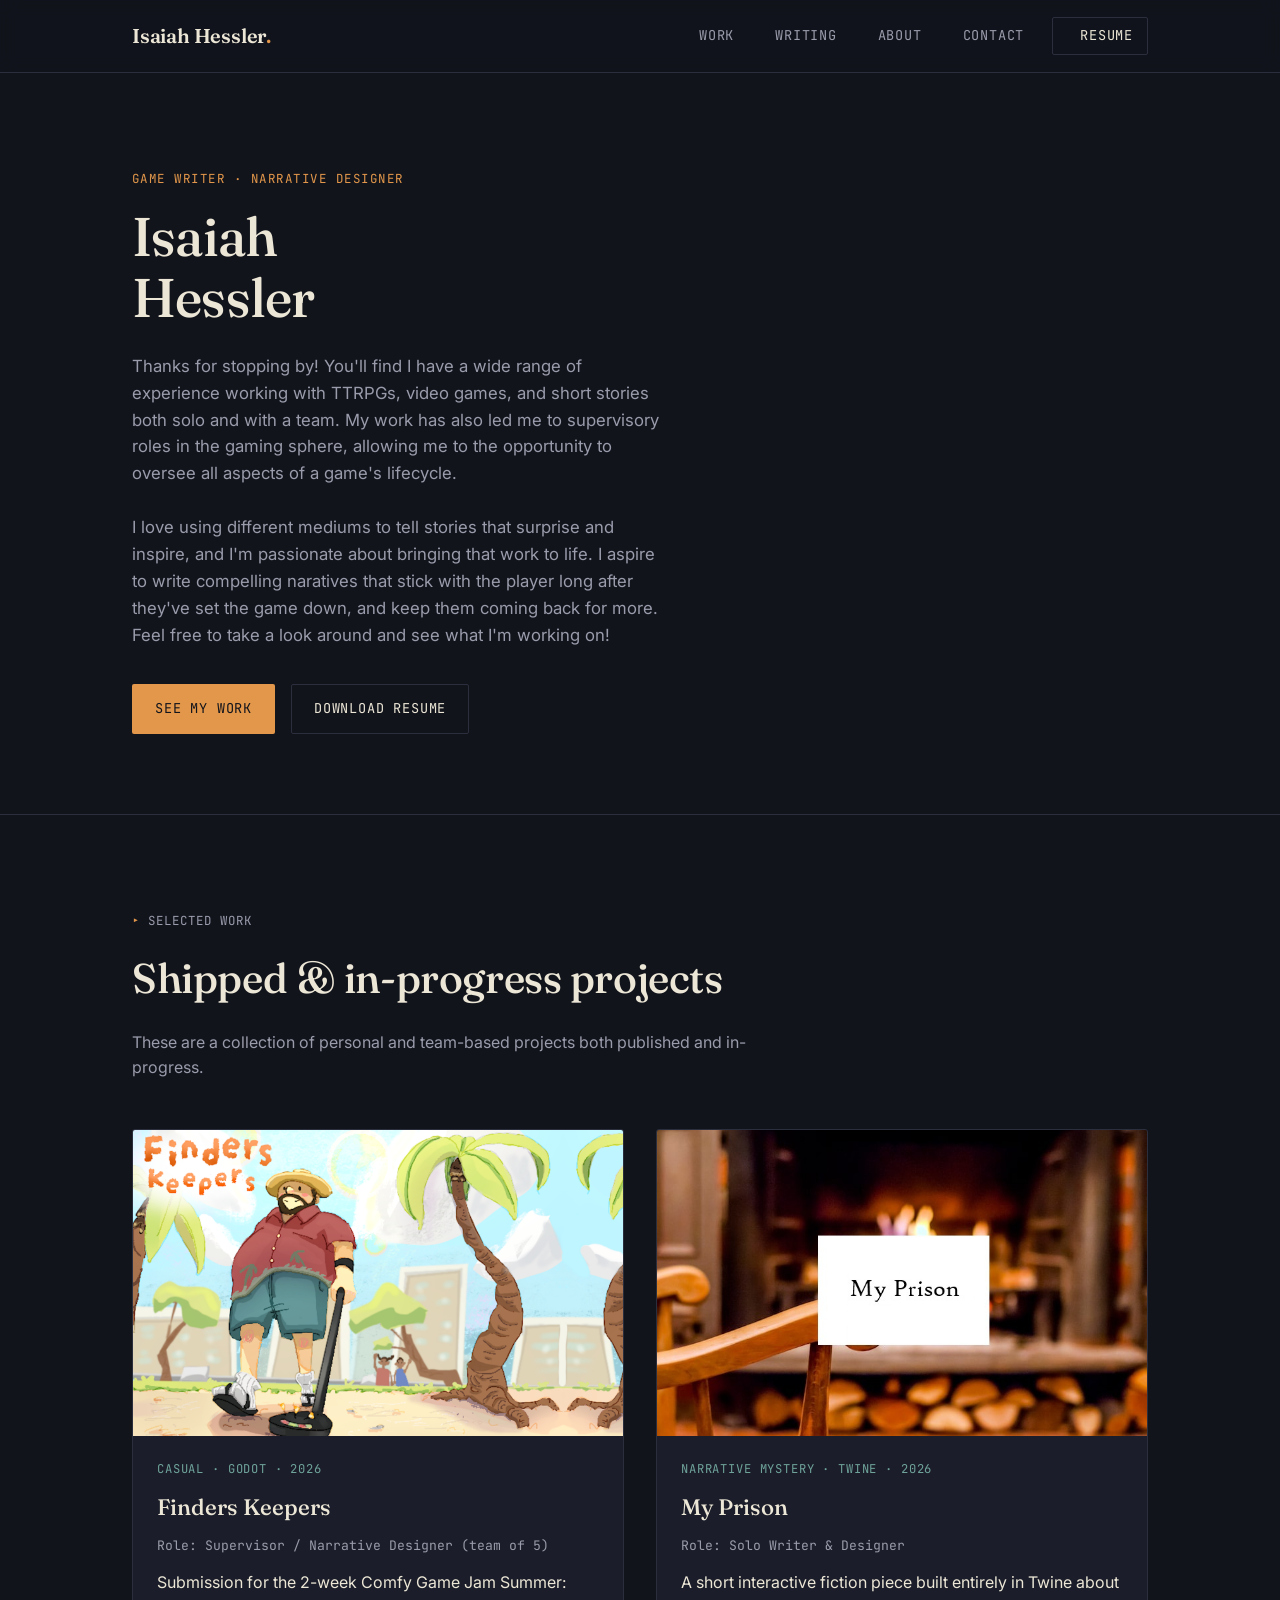
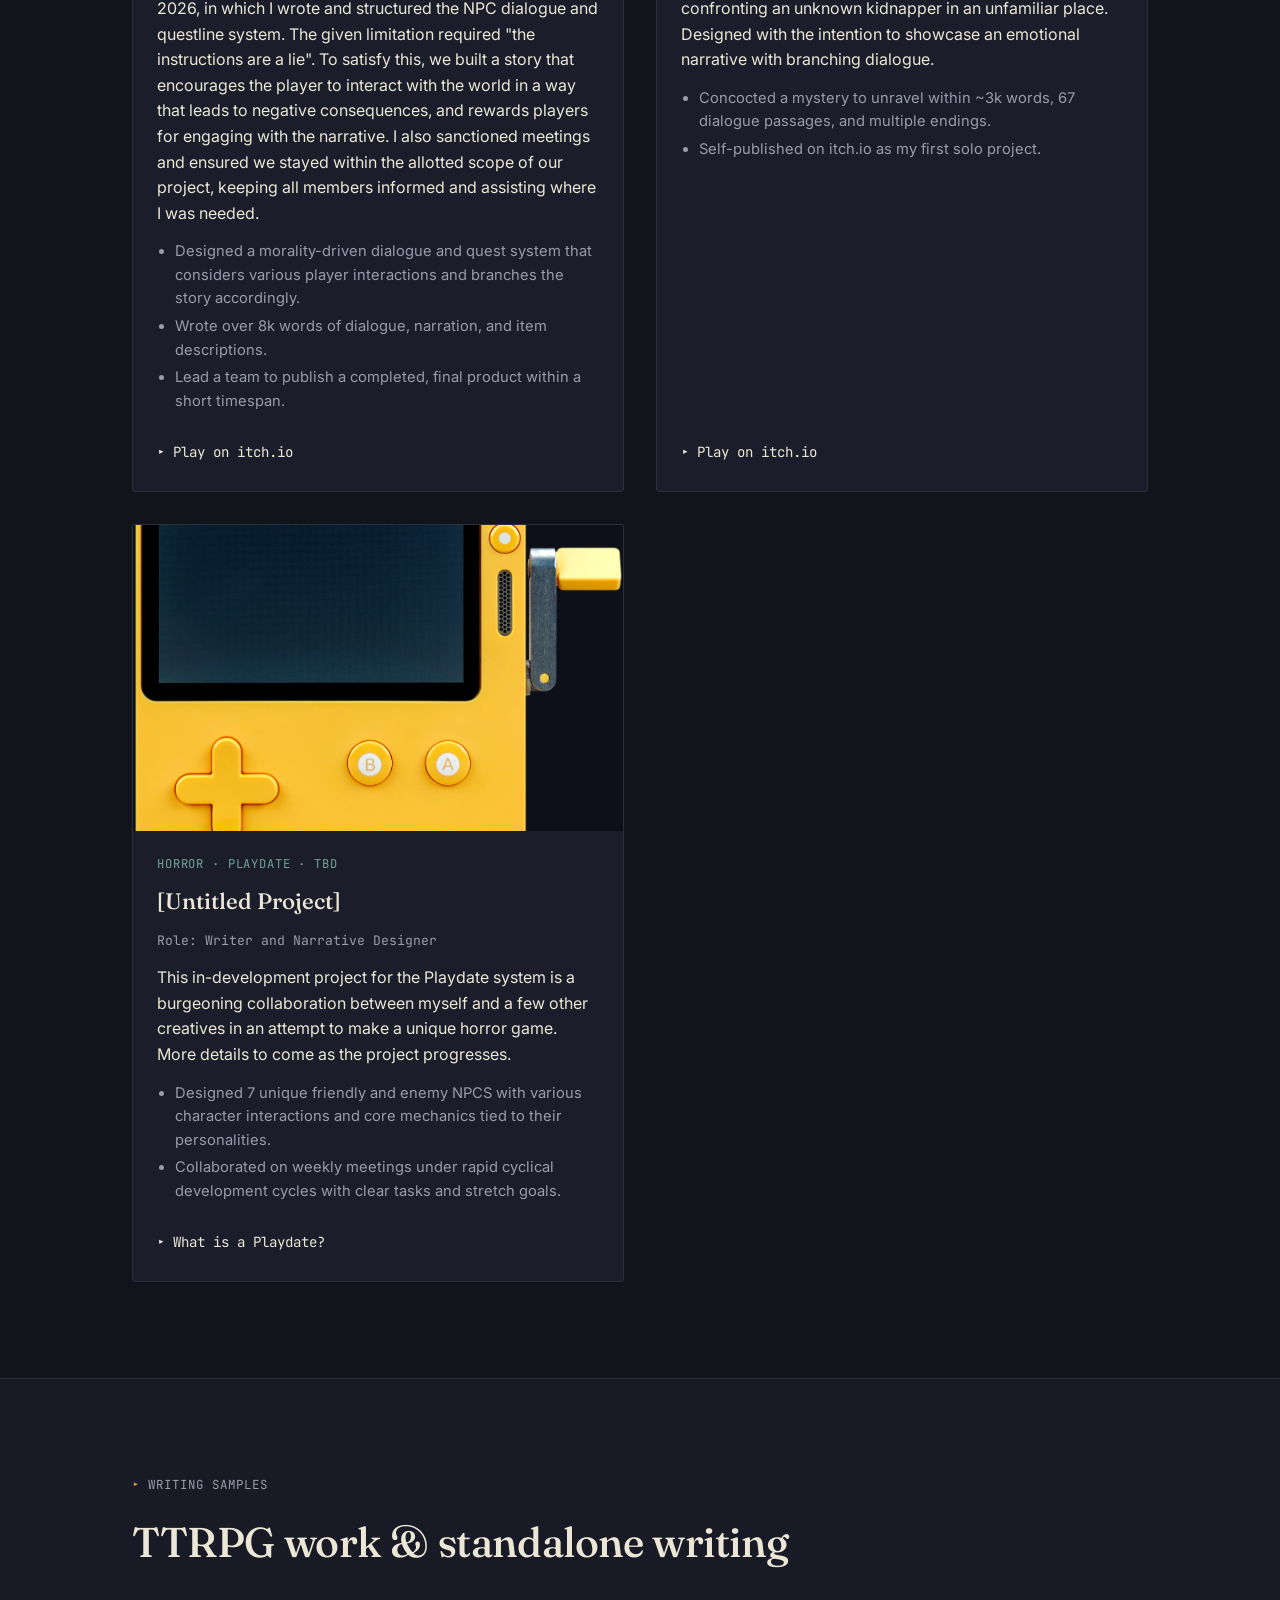
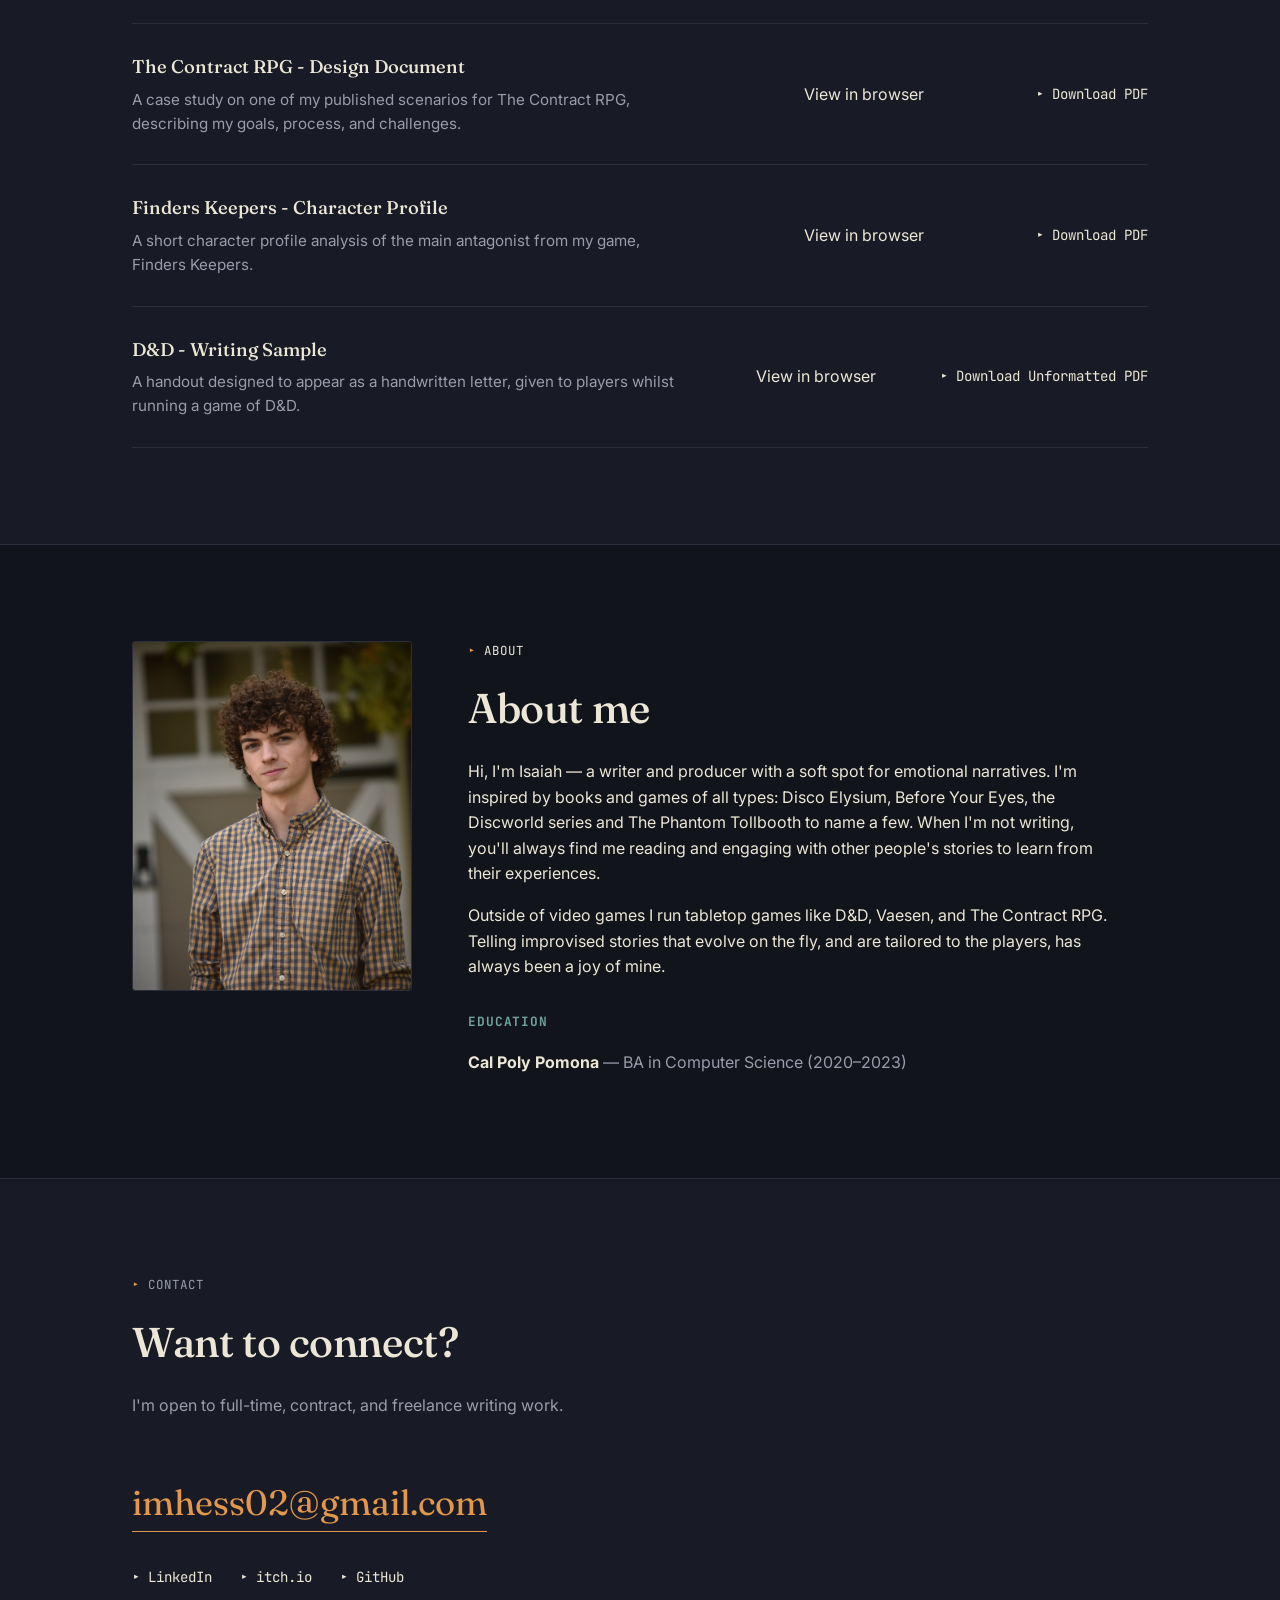
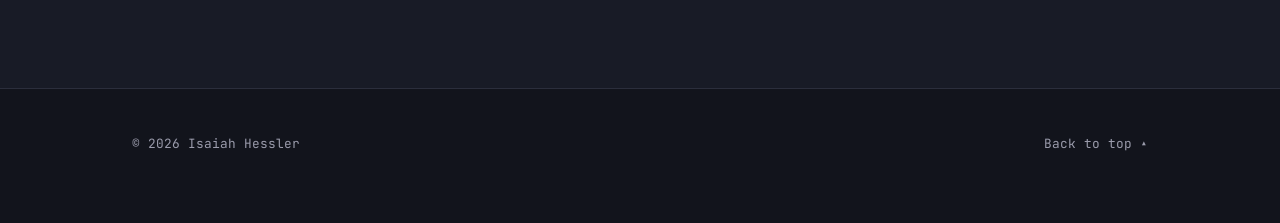
==== index.html @ eb23d496 "Initial commit" ====
<!DOCTYPE html>
<html lang="en">
<head>
<meta charset="UTF-8">
<meta name="viewport" content="width=device-width, initial-scale=1.0">
<title>Isaiah Hessler — Game Writer &amp; Narrative Designer</title>
<meta name="description" content="Portfolio of Isaiah Hessler, game writer and narrative designer. Dialogue, branching narrative, worldbuilding, and quest design samples.">

<meta property="og:title" content="Isaiah Hessler — Game Writer & Narrative Designer">
<meta property="og:description" content="Dialogue, branching narrative, worldbuilding, and quest design samples.">
<meta property="og:type" content="website">

<link rel="preconnect" href="https://fonts.googleapis.com">
<link rel="preconnect" href="https://fonts.gstatic.com" crossorigin>
<link href="https://fonts.googleapis.com/css2?family=Fraunces:opsz,wght@9..144,400;9..144,500;9..144,600&family=Inter:wght@400;500;600&family=JetBrains+Mono:wght@400;500&display=swap" rel="stylesheet">

<link rel="stylesheet" href="css/style.css">
</head>
<body>

<a class="skip-link" href="#main">Skip to content</a>

<!-- ============================================================
     HEADER / NAV
     ============================================================ -->
<header class="site-header">
  <div class="wrap header-inner">
    <a class="logo" href="#top">Isaiah Hessler<span class="logo-dot">.</span></a>

    <button class="nav-toggle" id="navToggle" aria-expanded="false" aria-controls="primaryNav" aria-label="Toggle menu">
      <span></span><span></span><span></span>
    </button>

    <nav class="primary-nav" id="primaryNav">
      <a href="#work" class="nav-link"><span class="nav-caret">▸</span>Work</a>
      <a href="#writing" class="nav-link"><span class="nav-caret">▸</span>Writing</a>
      <a href="#about" class="nav-link"><span class="nav-caret">▸</span>About</a>
      <a href="#contact" class="nav-link"><span class="nav-caret">▸</span>Contact</a>
      <a href="assets/docs/resume.pdf" class="nav-link nav-link--resume"><span class="nav-caret">▸</span>resume</a>
    </nav>
  </div>
</header>

<main id="main">

  <!-- ============================================================
       HERO
       ============================================================ -->
  <section class="hero" id="top">
    <div class="wrap hero-inner">
      <div class="hero-copy">
        <p class="eyebrow">Game Writer · Narrative Designer</p>
        <h1 class="hero-title">Isaiah<br>Hessler</h1>
        <p class="hero-lede">
          Thanks for stopping by! You'll find I have a wide range of experience working with TTRPGs, video games, and short stories both solo and with a team. 
          My work has also led me to supervisory roles in the gaming sphere, allowing me to the opportunity to oversee all aspects of a game's lifecycle. 
          <br> 
          <br>
          I love using different mediums to tell stories that surprise and inspire, and I'm passionate about bringing that work to life. I aspire to 
          write compelling naratives that stick with the player long after they've set the game down, and keep them coming back for more. 
          Feel free to take a look around and see what I'm working on!
        </p>
        <div class="hero-actions">
          <a href="#work" class="btn btn--primary">See my work</a>
          <a href="assets/docs/resume.pdf" class="btn btn--ghost">Download resume</a>
        </div>
      </div>

      <!-- 
      <div class="hero-graphic" aria-hidden="true">
        <svg viewBox="0 0 360 320" class="branch-svg">
          <path class="branch-line" d="M30 30 L30 130" />
          <path class="branch-line" d="M30 130 L120 170" />
          <path class="branch-line" d="M30 130 L30 230" />
          <path class="branch-line" d="M30 230 L130 270" />
          <path class="branch-line" d="M30 230 L30 330" />
          <path class="branch-line" d="M30 330 L140 370" />

          <circle class="branch-node" cx="30" cy="30" r="5"/>
          <circle class="branch-node" cx="30" cy="130" r="5"/>
          <circle class="branch-node" cx="120" cy="170" r="4"/>
          <circle class="branch-node" cx="30" cy="230" r="5"/>
          <circle class="branch-node" cx="130" cy="270" r="4"/>
          <circle class="branch-node" cx="30" cy="330" r="5"/>
          <circle class="branch-node" cx="140" cy="370" r="4"/>

          <text class="branch-label" x="46" y="34">"Is this a dialogue tree? It looks like I have a few options to choose from."</text>
          <text class="branch-label" x="46" y="134">[Browse] "I'd like to see your projects."</text>
          <div class="project-links">
            <text href="#work" class="link-choice" x="136" y="174">Sure, check 'em out!</text>
            <text href="#contact" class="link-choice" x="146" y="274">Click here to jump to my contact info!</text>
          </div>
          <text class="branch-label" x="46" y="234">[Chat] "How can I reach you?"</text>
          <text class="branch-label" x="46" y="334">[Escape] "I've seen enough, just show me some cat pictures."</text> 
          <text class="branch-label" x="156" y="374">Fine...</text>
        </svg>
      </div> -->
    </div>
  </section>

  <!-- ============================================================
       SELECTED WORK
       ============================================================ -->
  <section class="section" id="work">
    <div class="wrap">
      <p class="slug">SELECTED WORK</p>
      <h2 class="section-title">Shipped &amp; in-progress projects</h2>
      <p class="section-intro">
        These are a collection of personal and team-based projects both published and in-progress.
      </p>

      <div class="project-grid">

        <!-- ============ PROJECT CARD ============ -->
        <article class="project-card">
          <div class="project-media">
            <img src="assets/images/finderkeeper.png" alt="[Image Unavailable]" loading="lazy">
          </div>
          <div class="project-body">
            <p class="project-meta">Casual · Godot · 2026</p>
            <h3 class="project-title">Finders Keepers</h3>
            <p class="project-role">Role: Supervisor / Narrative Designer (team of 5)</p>
            <p class="project-desc">
              Submission for the 2-week Comfy Game Jam Summer: 2026, in which I wrote and structured the NPC dialogue and questline system. The given limitation required "the instructions are a lie".
              To satisfy this, we built a story that encourages the player to interact with the world in a way that leads to negative consequences, and rewards players for engaging with the narrative.
              I also sanctioned meetings and ensured we stayed within the allotted scope of our project, keeping all members informed and assisting where I was needed.
            </p>
            <ul class="project-highlights">
              <li>Designed a morality-driven dialogue and quest system that considers various player interactions and branches the story accordingly.</li>
              <li>Wrote over 8k words of dialogue, narration, and item descriptions.</li>
              <li>Lead a team to publish a completed, final product within a short timespan.</li>
            </ul>
            <div class="project-links">
              <a href="https://shinymydas.itch.io/finders-keepers" class="link-choice">▸ Play on itch.io</a>
            </div>
          </div>
        </article>
        <!-- ============ END PROJECT CARD ============ -->

        <article class="project-card">
          <div class="project-media">
            <img src="assets/images/myprison.jpg" alt="[Image Unavailable]" loading="lazy">
          </div>
          <div class="project-body">
            <p class="project-meta">Narrative Mystery · Twine · 2026</p>
            <h3 class="project-title">My Prison</h3>
            <p class="project-role">Role: Solo Writer &amp; Designer</p>
            <p class="project-desc">
              A short interactive fiction piece built entirely in Twine about confronting an unknown kidnapper in an unfamiliar place.
              Designed with the intention to showcase an emotional narrative with branching dialogue.
            </p>
            <ul class="project-highlights">
              <li>Concocted a mystery to unravel within ~3k words, 67 dialogue passages, and multiple endings.</li>
              <li>Self-published on itch.io as my first solo project.</li>
            </ul>
            <div class="project-links">
              <a href="https://shinymydas.itch.io/my-prison" class="link-choice">▸ Play on itch.io</a>
            </div>
          </div>
        </article>

        <article class="project-card">
          <div class="project-media">
            <img src="assets/images/pd.png" alt="[Image Unavailable]" loading="lazy">
          </div>
          <div class="project-body">
            <p class="project-meta">Horror · Playdate · TBD</p>
            <h3 class="project-title">[Untitled Project]</h3>
            <p class="project-role">Role: Writer and Narrative Designer</p>
            <p class="project-desc">
              This in-development project for the Playdate system is a burgeoning collaboration between myself and a few other creatives in an attempt to make a unique horror game.
              More details to come as the project progresses.
            </p>
            <ul class="project-highlights">
              <li>Designed 7 unique friendly and enemy NPCS with various character interactions and core mechanics tied to their personalities.</li>
              <li>Collaborated on weekly meetings under rapid cyclical development cycles with clear tasks and stretch goals.</li>
            </ul>
            <div class="project-links">
              <a href="https://play.date/" class="link-choice">▸ What is a Playdate?</a>
            </div>
          </div>
        </article>

      </div>
    </div>
  </section>

  <!-- ============================================================
       WRITING SAMPLES
       ============================================================ -->
  <section class="section section--alt" id="writing">
    <div class="wrap">
      <p class="slug">WRITING SAMPLES</p>
      <h2 class="section-title">TTRPG work &amp; standalone writing</h2>
      <p class="section-intro">
      </p>

      <ul class="writing-list">
        <li class="writing-item">
          <div class="writing-item-text">
            <h3>The Contract RPG - Design Document</h3>
            <p>A case study on one of my published scenarios for The Contract RPG, describing
              my goals, process, and challenges.
            </p>
          </div>
          <a href="view.html?file=assets/docs/contract.pdf&title=Scenario%20Design%20Doc%20for%20The%20Contract%20RPG">View in browser</a>
          <a href="assets/docs/contract.pdf" class="link-choice">▸ Download PDF</a>
        </li>

        <li class="writing-item">
          <div class="writing-item-text">
            <h3>Finders Keepers - Character Profile</h3>
            <p>A short character profile analysis of the main antagonist from my game, Finders Keepers.</p>
          </div>
          <a href="view.html?file=assets/docs/char_profile.pdf&title=Character%20Profile:%20Benjamin%20Sloan">View in browser</a>
          <a href="assets/docs/char_profile.pdf" class="link-choice">▸ Download PDF</a>
        </li>

        <li class="writing-item">
          <div class="writing-item-text">
            <h3>D&D - Writing Sample</h3>
            <p>A handout designed to appear as a handwritten letter, given
              to players whilst running a game of D&D.
            </p>
          </div>
          <a href="view.html?file=assets/docs/letter.pdf&title=A%20Letter%20from%20Father%20to%20Son">View in browser</a>
          <a href="assets/docs/letter_pt.pdf" class="link-choice">▸ Download Unformatted PDF</a>
        </li>
      </ul>
    </div>
  </section>

  <!-- ============================================================
       ABOUT
       ============================================================ -->
  <section class="section" id="about">
    <div class="wrap about-inner">
      <div class="about-portrait">
        <img src="assets/images/isaiah.jpg" alt="[Image Unavailable]">
      </div>
      <div class="about-copy">
        <p class="slug">ABOUT</p>
        <h2 class="section-title">About me</h2>
        <p>
          Hi, I'm Isaiah — a writer and producer with a soft spot for emotional narratives. 
          I'm inspired by books and games of all types: Disco Elysium, Before Your Eyes, the Discworld series and The Phantom Tollbooth to name a few. 
          When I'm not writing, you'll always find me reading and engaging with other people's stories to learn from their experiences.
          <!-- Replace with your real bio. -->
        </p>
        <p>
          Outside of video games I run tabletop games like D&D, Vaesen, and The Contract RPG.
          Telling improvised stories that evolve on the fly, and are tailored to the players, has always been a joy
          of mine.
        </p>

        <h3 class="about-subhead">Education</h3>
        <ul class="plain-list">
          <li><strong>Cal Poly Pomona</strong> — BA in Computer Science (2020–2023)</li>
        </ul>
      </div>
    </div>
  </section>

  <!-- ============================================================
       CONTACT
       ============================================================ -->
  <section class="section section--alt" id="contact">
    <div class="wrap contact-inner">
      <p class="slug">CONTACT</p>
      <h2 class="section-title">Want to connect?</h2>
      <p class="section-intro">I'm open to full-time, contract, and freelance writing work.</p>

      <a class="contact-email" href="mailto:imhess02@gmail.com">imhess02@gmail.com</a>

      <nav class="contact-links">
        <a href="https://www.linkedin.com/in/isaiah-hessler-82574b263/" class="link-choice">▸ LinkedIn</a>
        <a href="https://shinymydas.itch.io/" class="link-choice">▸ itch.io</a>
        <a href="https://github.com/shinymydas" class="link-choice">▸ GitHub</a>
      </nav>
    </div>
  </section>

</main>

<footer class="site-footer">
  <div class="wrap footer-inner">
    <p>© <span id="year"></span> Isaiah Hessler</p>
    <a href="#top" class="back-to-top">Back to top ▴</a>
  </div>
</footer>

<script src="js/script.js"></script>
</body>
</html>
---- css/style.css ----
/* =================================================================
   TOKENS
   ================================================================= */
:root {
  --bg:        #12141c;
  --bg-alt:    #181b26;
  --bg-card:   #1b1e2a;
  --line:      #2b2e3c;
  --text:      #ece6d6;
  --text-dim:  #9a9bab;
  --accent:    #e2974a;
  --accent-2:  #6fa39a;

  --font-display: "Fraunces", Georgia, serif;
  --font-body:    "Inter", -apple-system, Helvetica, Arial, sans-serif;
  --font-mono:    "JetBrains Mono", "Courier New", monospace;

  --wrap: 1080px;
}

/* =================================================================
   RESET / BASE
   ================================================================= */
* { box-sizing: border-box; }
html { scroll-behavior: smooth; }

@media (prefers-reduced-motion: reduce) {
  html { scroll-behavior: auto; }
  * { animation-duration: 0.01ms !important; transition-duration: 0.01ms !important; }
}

body {
  margin: 0;
  background: var(--bg);
  color: var(--text);
  font-family: var(--font-body);
  font-size: 16px;
  line-height: 1.6;
  -webkit-font-smoothing: antialiased;
}

img { max-width: 100%; display: block; }

a {
  color: inherit;
  text-decoration: none;
}

.wrap {
  max-width: var(--wrap);
  margin: 0 auto;
  padding: 0 32px;
}

.skip-link {
  position: absolute;
  left: -999px;
  top: 0;
  background: var(--accent);
  color: #12141c;
  padding: 10px 16px;
  z-index: 200;
}
.skip-link:focus {
  left: 16px;
  top: 16px;
}

:focus-visible {
  outline: 2px solid var(--accent);
  outline-offset: 3px;
}

/* =================================================================
   SHARED TYPE PATTERNS
   ================================================================= */
.eyebrow {
  font-family: var(--font-mono);
  text-transform: uppercase;
  letter-spacing: 0.12em;
  font-size: 0.78rem;
  color: var(--accent);
  margin: 0 0 18px;
}

.slug {
  font-family: var(--font-mono);
  text-transform: uppercase;
  letter-spacing: 0.08em;
  font-size: 0.78rem;
  color: var(--text-dim);
  margin: 0 0 14px;
}
.slug::before { content: "▸ "; color: var(--accent); }

.section-title {
  font-family: var(--font-display);
  font-weight: 500;
  font-size: clamp(1.8rem, 1.4rem + 1.6vw, 2.6rem);
  margin: 0 0 18px;
  letter-spacing: -0.01em;
}

.section-intro {
  max-width: 640px;
  color: var(--text-dim);
  margin: 0 0 48px;
}

/* "dialogue choice" link pattern used throughout */
.link-choice {
  display: inline-block;
  font-family: var(--font-mono);
  font-size: 0.88rem;
  color: var(--text);
  padding: 2px 0;
  border-bottom: 1px solid transparent;
  transition: color 0.15s ease, border-color 0.15s ease, transform 0.15s ease;
}
.link-choice:hover,
.link-choice:focus-visible {
  color: var(--accent);
  border-color: var(--accent);
  transform: translateX(3px);
}

/* =================================================================
   HEADER
   ================================================================= */
.site-header {
  position: sticky;
  top: 0;
  z-index: 100;
  background: rgba(18, 20, 28, 0.86);
  backdrop-filter: blur(8px);
  border-bottom: 1px solid var(--line);
}

.header-inner {
  display: flex;
  align-items: center;
  justify-content: space-between;
  height: 72px;
}

.logo {
  font-family: var(--font-display);
  font-size: 1.25rem;
  font-weight: 600;
  letter-spacing: -0.01em;
}
.logo-dot { color: var(--accent); }

.primary-nav {
  display: flex;
  align-items: center;
  gap: 28px;
}

.nav-link {
  font-family: var(--font-mono);
  font-size: 0.85rem;
  text-transform: uppercase;
  letter-spacing: 0.06em;
  color: var(--text-dim);
  display: inline-flex;
  align-items: center;
  gap: 4px;
  transition: color 0.15s ease;
}
.nav-link:hover, .nav-link:focus-visible { color: var(--accent); }

.nav-caret {
  color: var(--accent);
  opacity: 0;
  transform: translateX(-4px);
  transition: opacity 0.15s ease, transform 0.15s ease;
}
.nav-link:hover .nav-caret,
.nav-link:focus-visible .nav-caret {
  opacity: 1;
  transform: translateX(0);
}

.nav-link--resume {
  border: 1px solid var(--line);
  padding: 7px 14px;
  border-radius: 2px;
  color: var(--text);
}
.nav-link--resume:hover { border-color: var(--accent); color: var(--accent); }

.nav-toggle {
  display: none;
  flex-direction: column;
  gap: 5px;
  background: none;
  border: 0;
  cursor: pointer;
  padding: 8px;
}
.nav-toggle span {
  width: 22px;
  height: 2px;
  background: var(--text);
}

/* =================================================================
   HERO
   ================================================================= */
.hero {
  padding: 96px 0 80px;
  border-bottom: 1px solid var(--line);
}

.hero-inner {
  display: grid;
  grid-template-columns: 1.1fr 0.9fr;
  gap: 56px;
  align-items: center;
}

.hero-title {
  font-family: var(--font-display);
  font-weight: 500;
  font-size: clamp(2.2rem, 1.6rem + 2.6vw, 3.4rem);
  line-height: 1.12;
  letter-spacing: -0.015em;
  margin: 0 0 24px;
}

.hero-lede {
  max-width: 540px;
  color: var(--text-dim);
  font-size: 1.05rem;
  margin: 0 0 36px;
}

.hero-actions { display: flex; gap: 16px; flex-wrap: wrap; }

.btn {
  font-family: var(--font-mono);
  font-size: 0.85rem;
  text-transform: uppercase;
  letter-spacing: 0.06em;
  padding: 13px 22px;
  border-radius: 2px;
  border: 1px solid transparent;
  transition: background 0.15s ease, color 0.15s ease, border-color 0.15s ease;
}
.btn--primary {
  background: var(--accent);
  color: #12141c;
}
.btn--primary:hover, .btn--primary:focus-visible { background: #f0aa66; }

.btn--ghost {
  border-color: var(--line);
  color: var(--text);
}
.btn--ghost:hover, .btn--ghost:focus-visible { border-color: var(--accent); color: var(--accent); }

/* hero branching-dialogue graphic */
.hero-graphic { width: 100%; }
.branch-svg { width: 100%; height: auto; overflow: visible; }

.branch-line {
  fill: none;
  stroke: var(--line);
  stroke-width: 1.5;
}
.branch-line--accent { stroke: var(--accent); }

.branch-node {
  fill: var(--bg);
  stroke: var(--text-dim);
  stroke-width: 1.5;
}
.branch-node--accent {
  fill: var(--accent);
  stroke: var(--accent);
}

.branch-label {
  font-family: var(--font-mono);
  font-size: 11px;
  fill: var(--text-dim);
}
.branch-label--accent { fill: var(--accent); }

/* =================================================================
   SECTIONS (shared)
   ================================================================= */
.section { padding: 96px 0; border-bottom: 1px solid var(--line); }
.section--alt { background: var(--bg-alt); }

/* =================================================================
   PROJECT GRID
   ================================================================= */
.project-grid {
  display: grid;
  grid-template-columns: repeat(auto-fit, minmax(320px, 1fr));
  gap: 32px;
}

.project-card {
  background: var(--bg-card);
  border: 1px solid var(--line);
  border-radius: 3px;
  overflow: hidden;
  display: flex;
  flex-direction: column;
  transition: border-color 0.2s ease, transform 0.2s ease;
}
.project-card:hover { border-color: var(--accent-2); transform: translateY(-2px); }

.project-media {
  aspect-ratio: 16 / 10;
  background: #0e1019;
  overflow: hidden;
}
.project-media img { width: 100%; height: 100%; object-fit: cover; }

.project-body { padding: 24px; display: flex; flex-direction: column; gap: 10px; flex: 1; }

.project-meta {
  font-family: var(--font-mono);
  font-size: 0.76rem;
  text-transform: uppercase;
  letter-spacing: 0.07em;
  color: var(--accent-2);
  margin: 0;
}

.project-title {
  font-family: var(--font-display);
  font-size: 1.4rem;
  font-weight: 500;
  margin: 0;
}

.project-role {
  font-family: var(--font-mono);
  font-size: 0.82rem;
  color: var(--text-dim);
  margin: 0;
}

.project-desc { margin: 4px 0 0; color: var(--text); }

.project-highlights {
  margin: 4px 0 0;
  padding-left: 18px;
  color: var(--text-dim);
  font-size: 0.92rem;
}
.project-highlights li { margin-bottom: 4px; }

.project-links {
  margin-top: auto;
  padding-top: 12px;
  display: flex;
  flex-direction: column;
  gap: 6px;
}

/* =================================================================
   WRITING LIST
   ================================================================= */
.writing-list {
  list-style: none;
  margin: 0;
  padding: 0;
  display: flex;
  flex-direction: column;
}

.writing-item {
  display: flex;
  justify-content: space-between;
  align-items: center;
  gap: 24px;
  padding: 28px 0;
  border-top: 1px solid var(--line);
  flex-wrap: wrap;
}
.writing-item:last-child { border-bottom: 1px solid var(--line); }

.writing-item-text h3 {
  font-family: var(--font-display);
  font-weight: 500;
  font-size: 1.15rem;
  margin: 0 0 6px;
}
.writing-item-text p {
  margin: 0;
  color: var(--text-dim);
  max-width: 560px;
  font-size: 0.95rem;
}

/* =================================================================
   ABOUT
   ================================================================= */
.about-inner {
  display: grid;
  grid-template-columns: 280px 1fr;
  gap: 56px;
  align-items: start;
}

.about-portrait img {
  border-radius: 3px;
  border: 1px solid var(--line);
  aspect-ratio: 4 / 5;
  object-fit: cover;
}

.about-copy p { color: var(--text); max-width: 640px; }

.about-subhead {
  font-family: var(--font-mono);
  text-transform: uppercase;
  font-size: 0.8rem;
  letter-spacing: 0.07em;
  color: var(--accent-2);
  margin: 32px 0 12px;
}

.plain-list {
  list-style: none;
  margin: 0;
  padding: 0;
  color: var(--text-dim);
}
.plain-list li { padding: 6px 0; border-top: 1px solid var(--line); }
.plain-list li:first-child { border-top: none; }
.plain-list strong { color: var(--text); }

/* =================================================================
   CONTACT
   ================================================================= */
.contact-inner { text-align: left; }

.contact-email {
  display: inline-block;
  font-family: var(--font-display);
  font-size: clamp(1.6rem, 1.3rem + 1.4vw, 2.2rem);
  color: var(--accent);
  margin: 8px 0 32px;
  border-bottom: 1px solid var(--accent);
}
.contact-email:hover { color: #f0aa66; }

.contact-links {
  display: flex;
  gap: 28px;
  flex-wrap: wrap;
}

/* =================================================================
   FOOTER
   ================================================================= */
.site-footer { padding: 32px 0 56px; }
.footer-inner {
  display: flex;
  justify-content: space-between;
  align-items: center;
  font-family: var(--font-mono);
  font-size: 0.8rem;
  color: var(--text-dim);
}
.back-to-top:hover { color: var(--accent); }

/* =================================================================
   RESPONSIVE
   ================================================================= */
@media (max-width: 860px) {
  .hero-inner { grid-template-columns: 1fr; }
  .hero-graphic { order: -1; max-width: 280px; }
  .about-inner { grid-template-columns: 1fr; }
  .about-portrait { max-width: 220px; }
}

@media (max-width: 720px) {
  .nav-toggle { display: flex; }

  .primary-nav {
    position: absolute;
    top: 72px;
    left: 0;
    right: 0;
    background: var(--bg);
    border-bottom: 1px solid var(--line);
    flex-direction: column;
    align-items: flex-start;
    gap: 0;
    padding: 8px 32px 20px;
    display: none;
  }
  .primary-nav.is-open { display: flex; }
  .primary-nav .nav-link { padding: 12px 0; width: 100%; }

  .section { padding: 64px 0; }
  .hero { padding: 56px 0 56px; }

  .writing-item { flex-direction: column; align-items: flex-start; gap: 12px; }
}
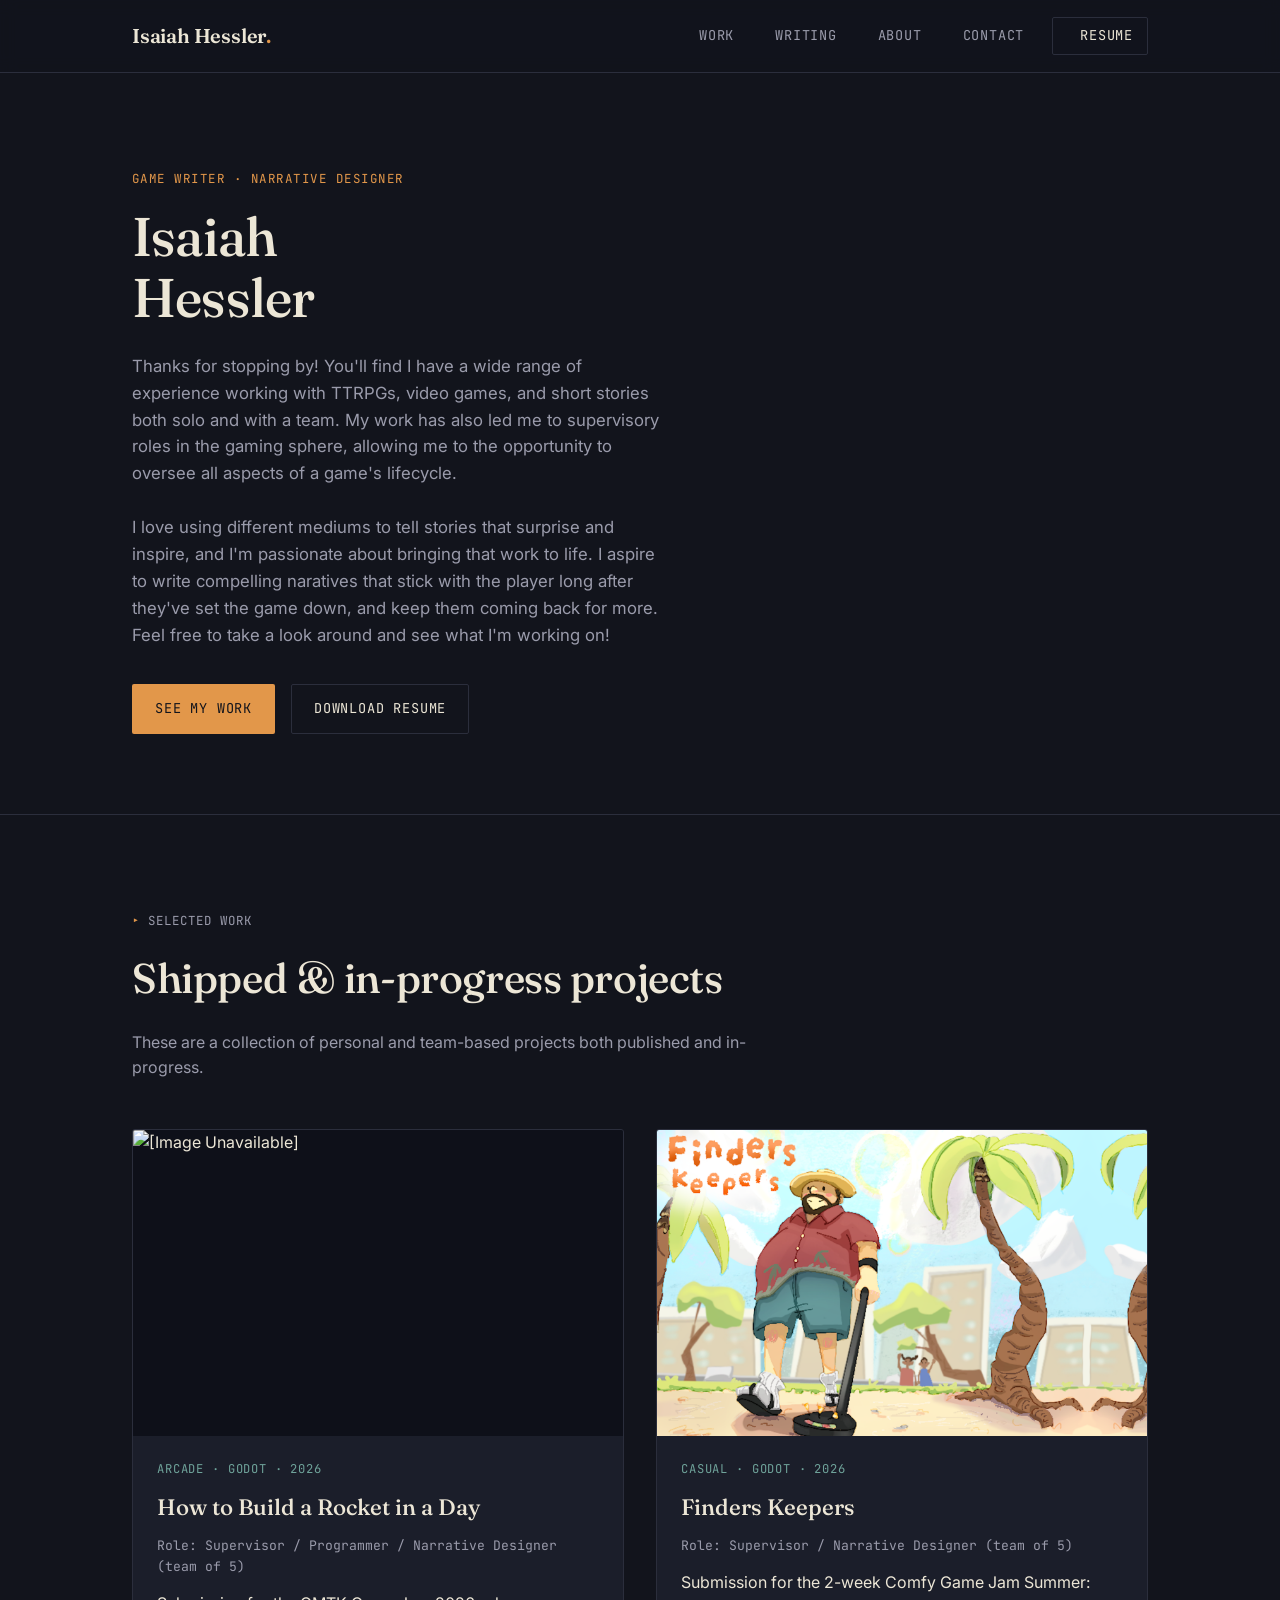
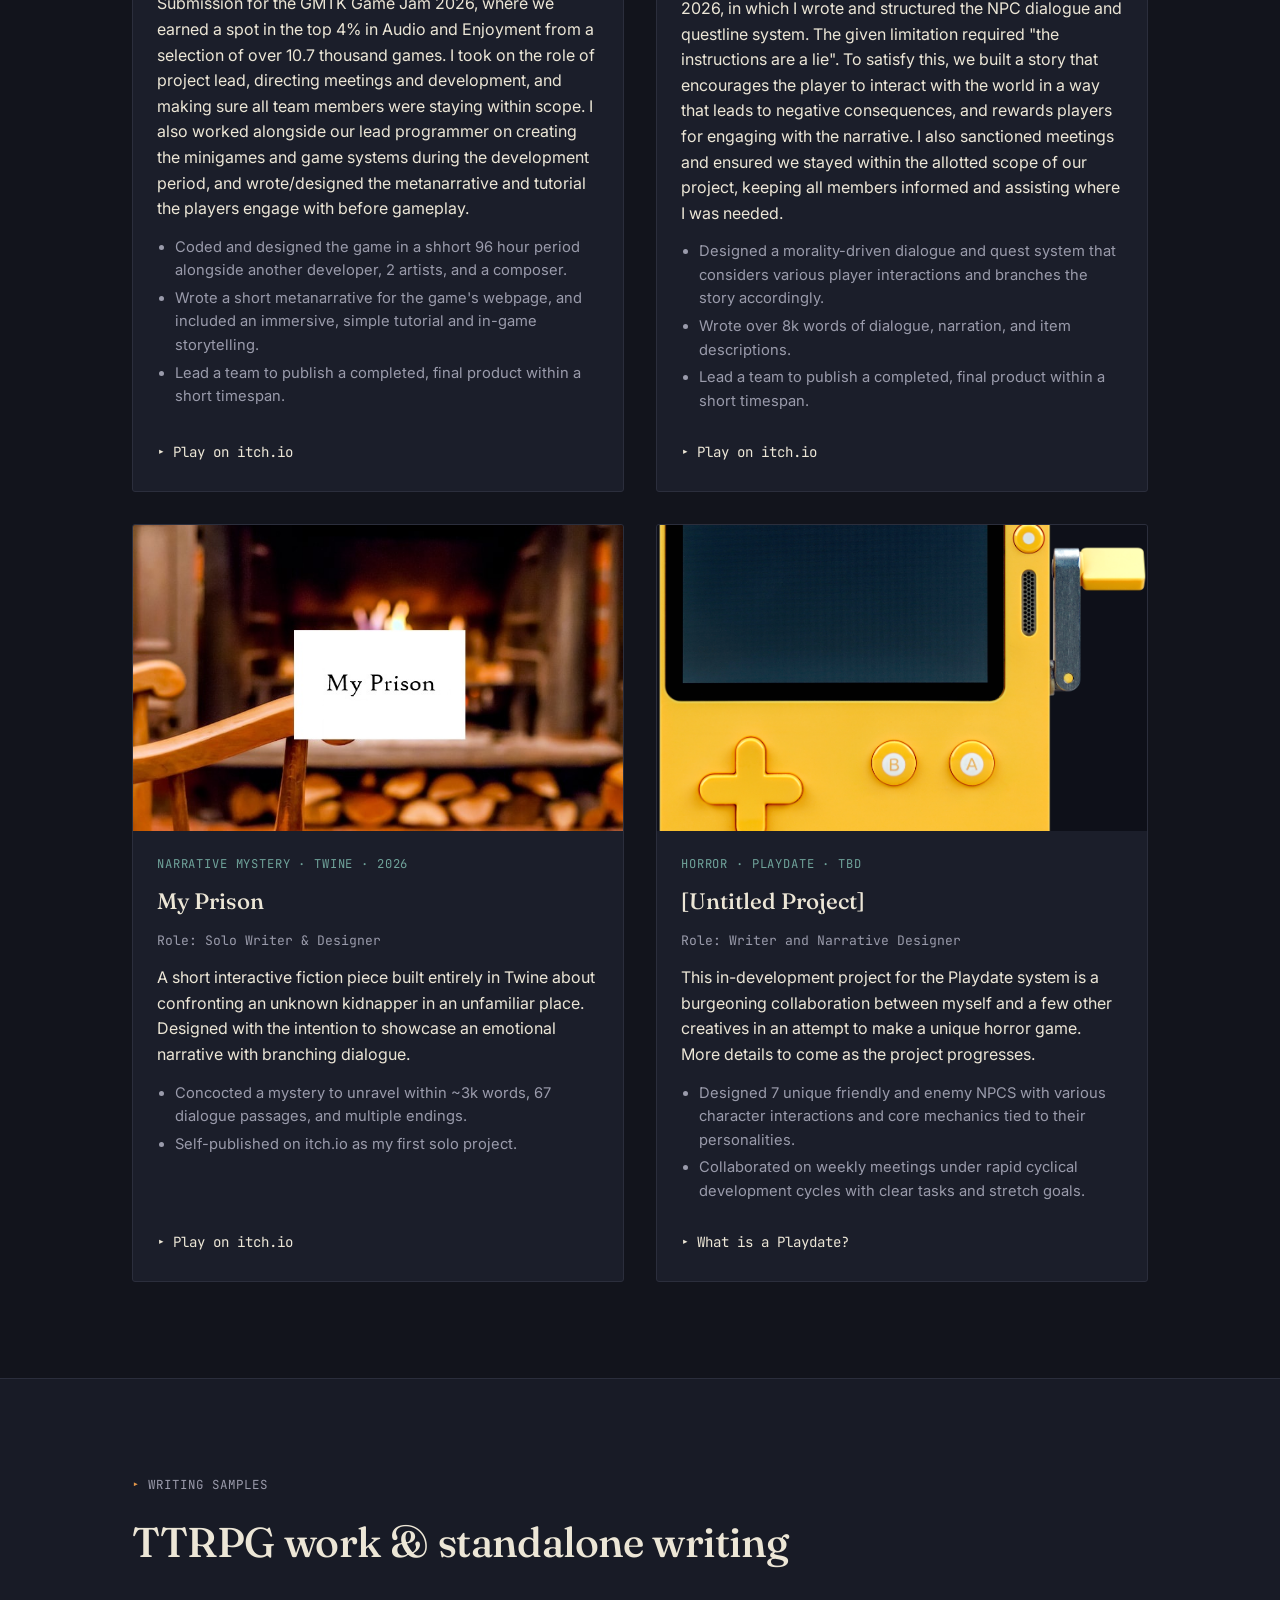
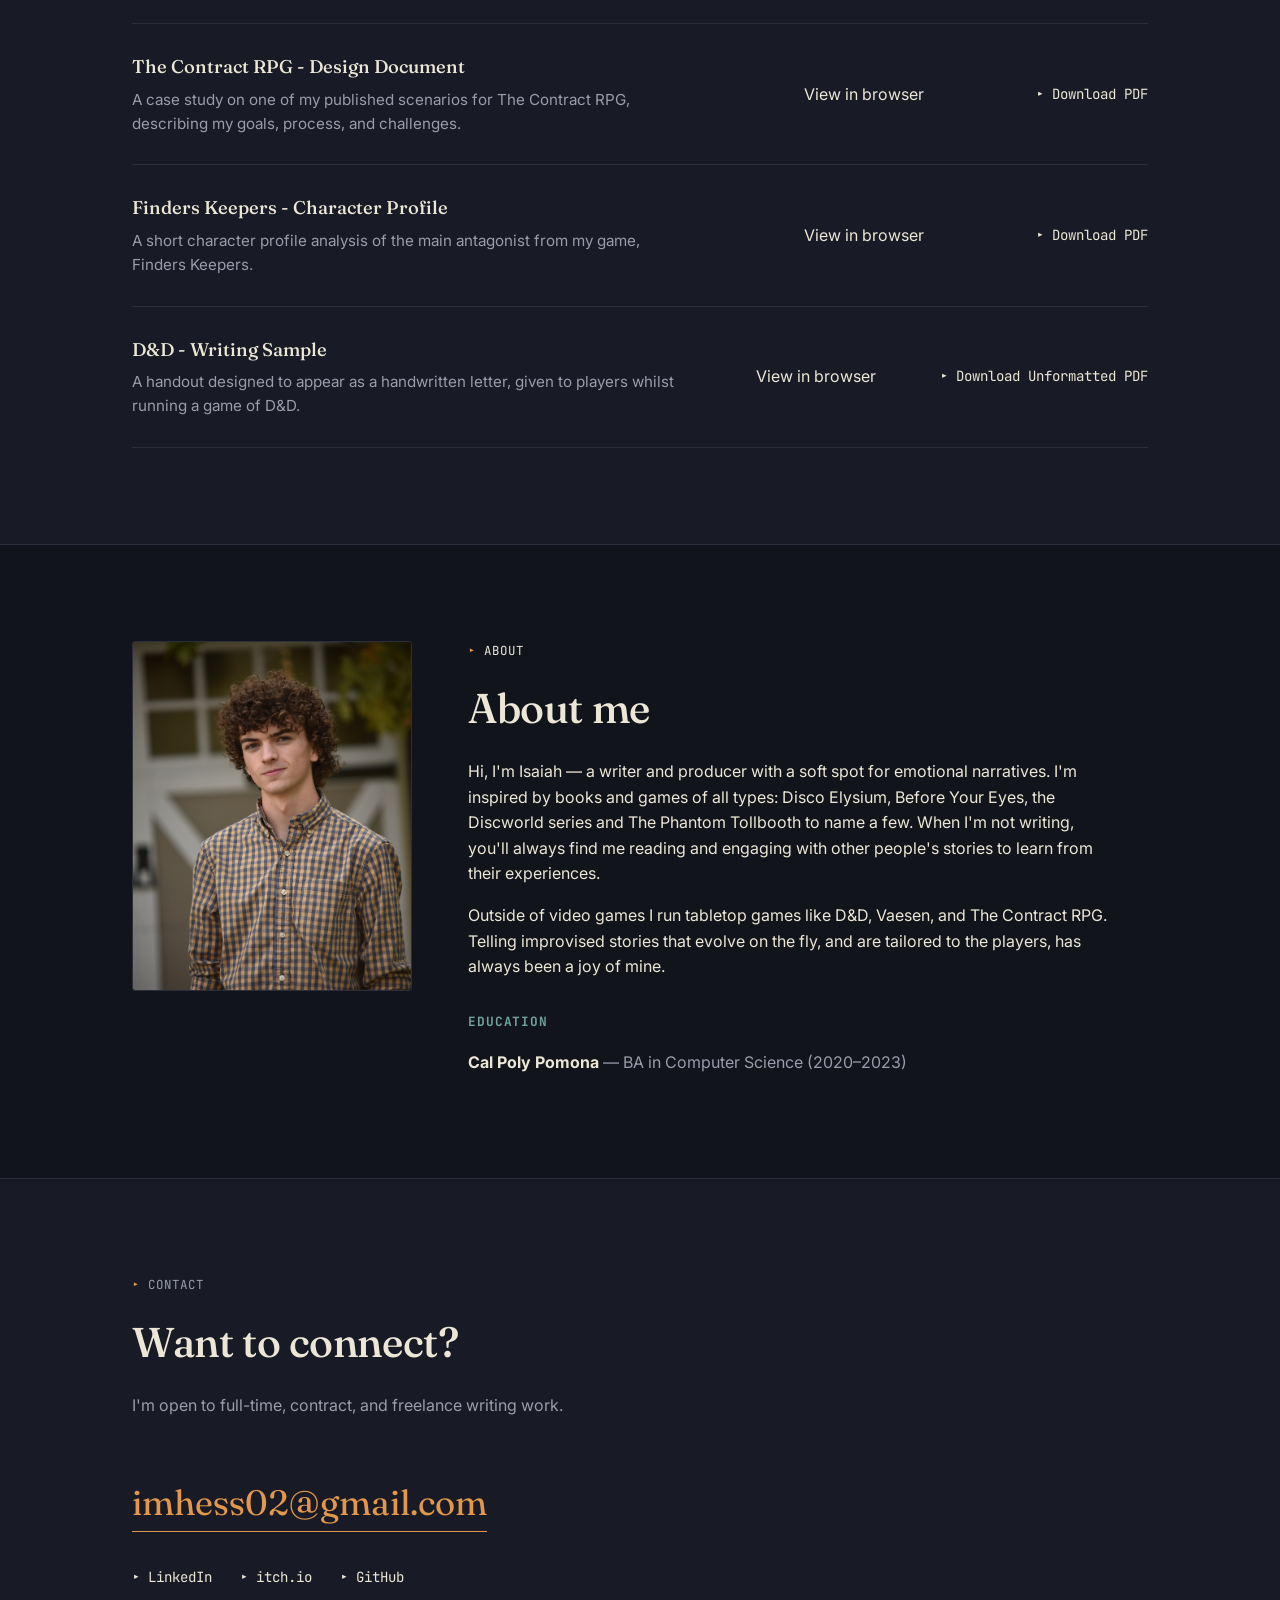
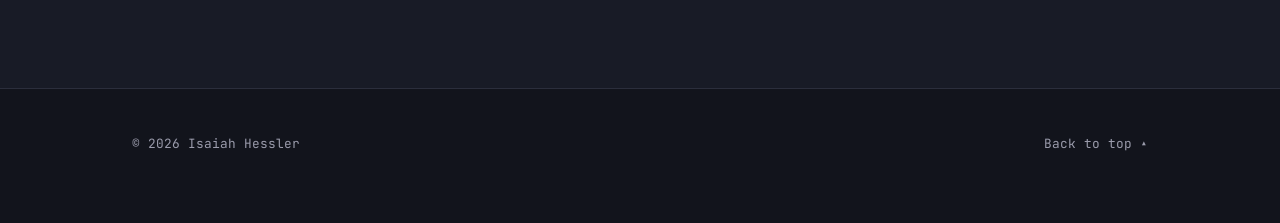
==== commit 33c39b77: "Update index.html Added "How to Build a Rocket in a Day"" ====
--- a/index.html
+++ b/index.html
@@ -4,10 +4,10 @@
 <meta charset="UTF-8">
 <meta name="viewport" content="width=device-width, initial-scale=1.0">
 <title>Isaiah Hessler — Game Writer &amp; Narrative Designer</title>
-<meta name="description" content="Portfolio of Isaiah Hessler, game writer and narrative designer. Dialogue, branching narrative, worldbuilding, and quest design samples.">
+<meta name="description" content="Portfolio of Isaiah Hessler, game writer and narrative designer.">
 
 <meta property="og:title" content="Isaiah Hessler — Game Writer & Narrative Designer">
-<meta property="og:description" content="Dialogue, branching narrative, worldbuilding, and quest design samples.">
+<meta property="og:description" content="Writing samples and narrative design projects.">
 <meta property="og:type" content="website">
 
 <link rel="preconnect" href="https://fonts.googleapis.com">
@@ -114,6 +114,32 @@
         <!-- ============ PROJECT CARD ============ -->
         <article class="project-card">
           <div class="project-media">
+            <img src="assets/images/buildarocket.png" alt="[Image Unavailable]" loading="lazy">
+          </div>
+          <div class="project-body">
+            <p class="project-meta">Arcade · Godot · 2026</p>
+            <h3 class="project-title">How to Build a Rocket in a Day</h3>
+            <p class="project-role">Role: Supervisor / Programmer / Narrative Designer (team of 5)</p>
+            <p class="project-desc">
+              Submission for the GMTK Game Jam 2026, where we earned a spot in the top 4% in Audio and Enjoyment from a selection of over 10.7 thousand games. I took on the role of project lead, 
+              directing meetings and development, and making sure all team members were staying within scope. I also worked alongside our lead programmer on creating the minigames and game systems
+              during the development period, and wrote/designed the metanarrative and tutorial the players engage with before gameplay.
+            </p>
+            <ul class="project-highlights">
+              <li>Coded and designed the game in a shhort 96 hour period alongside another developer, 2 artists, and a composer.</li>
+              <li>Wrote a short metanarrative for the game's webpage, and included an immersive, simple tutorial and in-game storytelling.</li>
+              <li>Lead a team to publish a completed, final product within a short timespan.</li>
+            </ul>
+            <div class="project-links">
+              <a href="https://shinymydas.itch.io/buildarocket" class="link-choice">▸ Play on itch.io</a>
+            </div>
+          </div>
+        </article>
+        <!-- ============ END PROJECT CARD ============ -->
+           
+        <!-- ============ PROJECT CARD ============ -->
+        <article class="project-card">
+          <div class="project-media">
             <img src="assets/images/finderkeeper.png" alt="[Image Unavailable]" loading="lazy">
           </div>
           <div class="project-body">
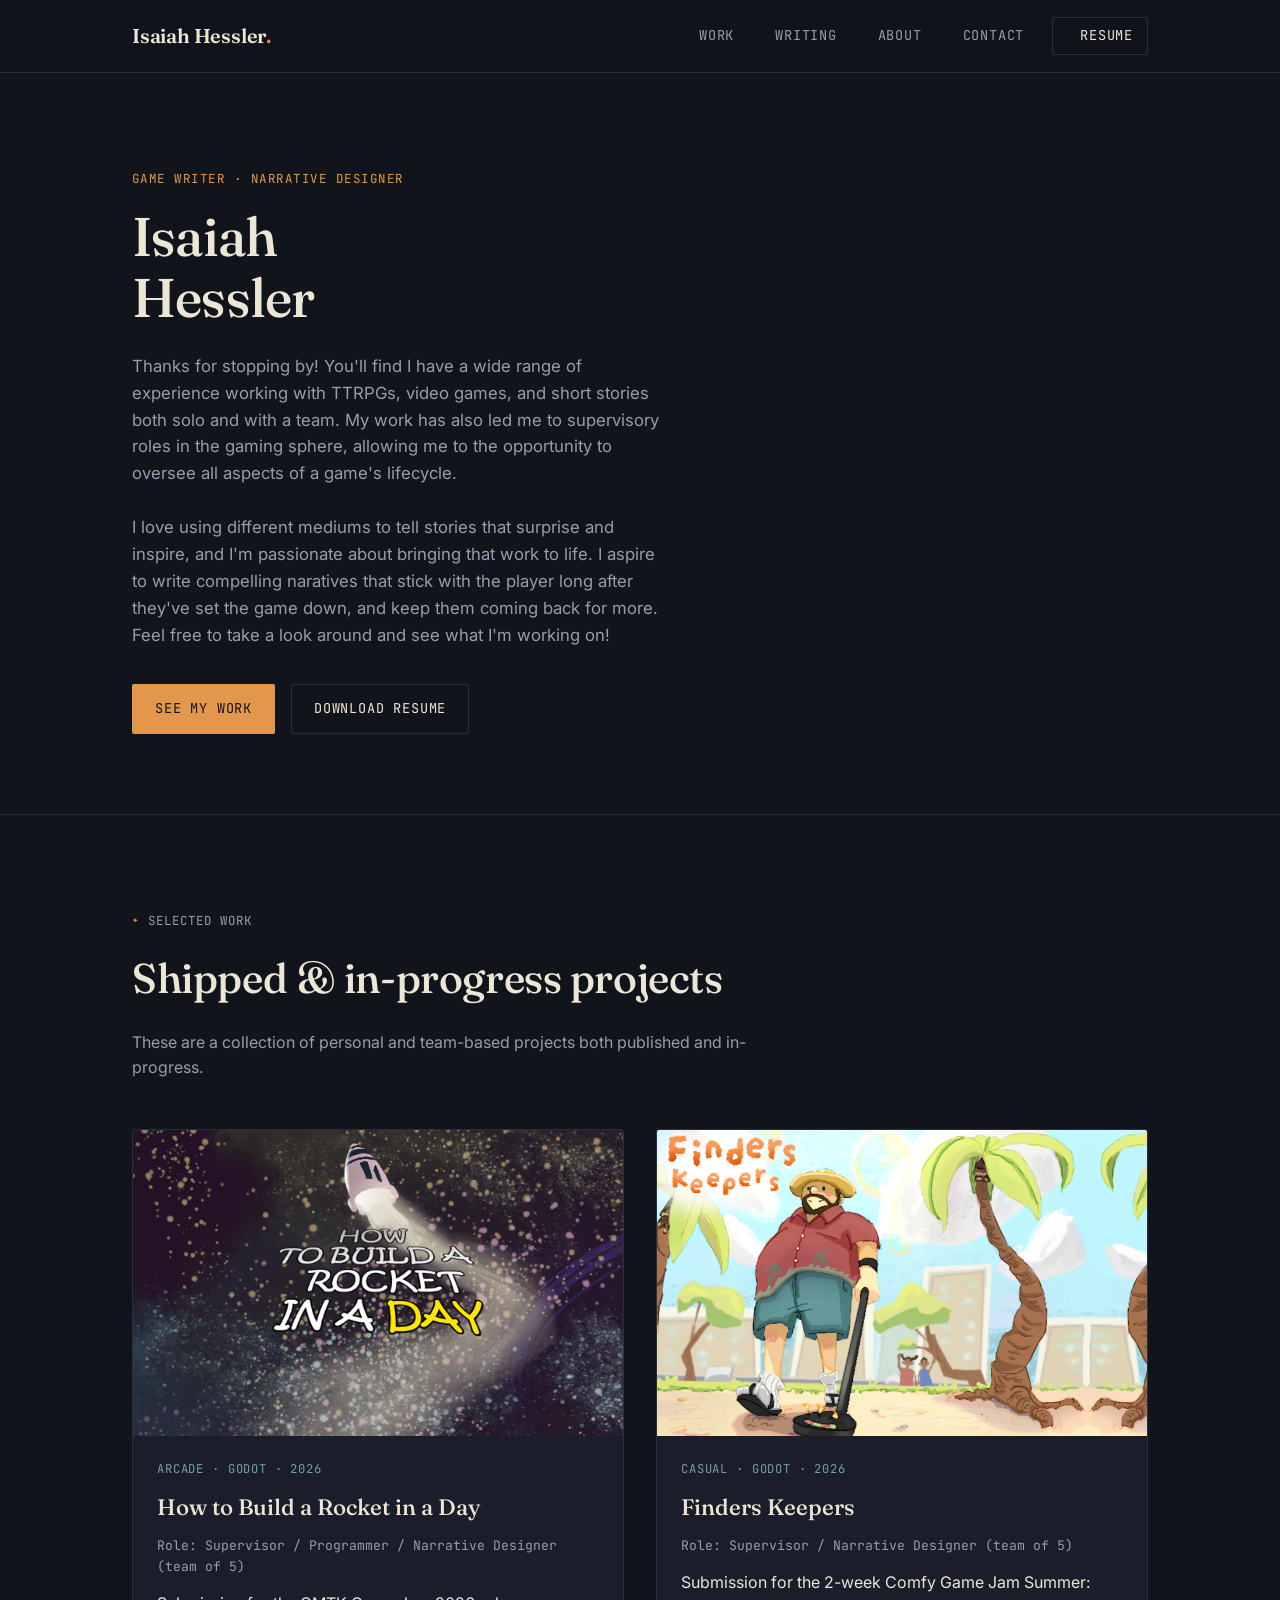
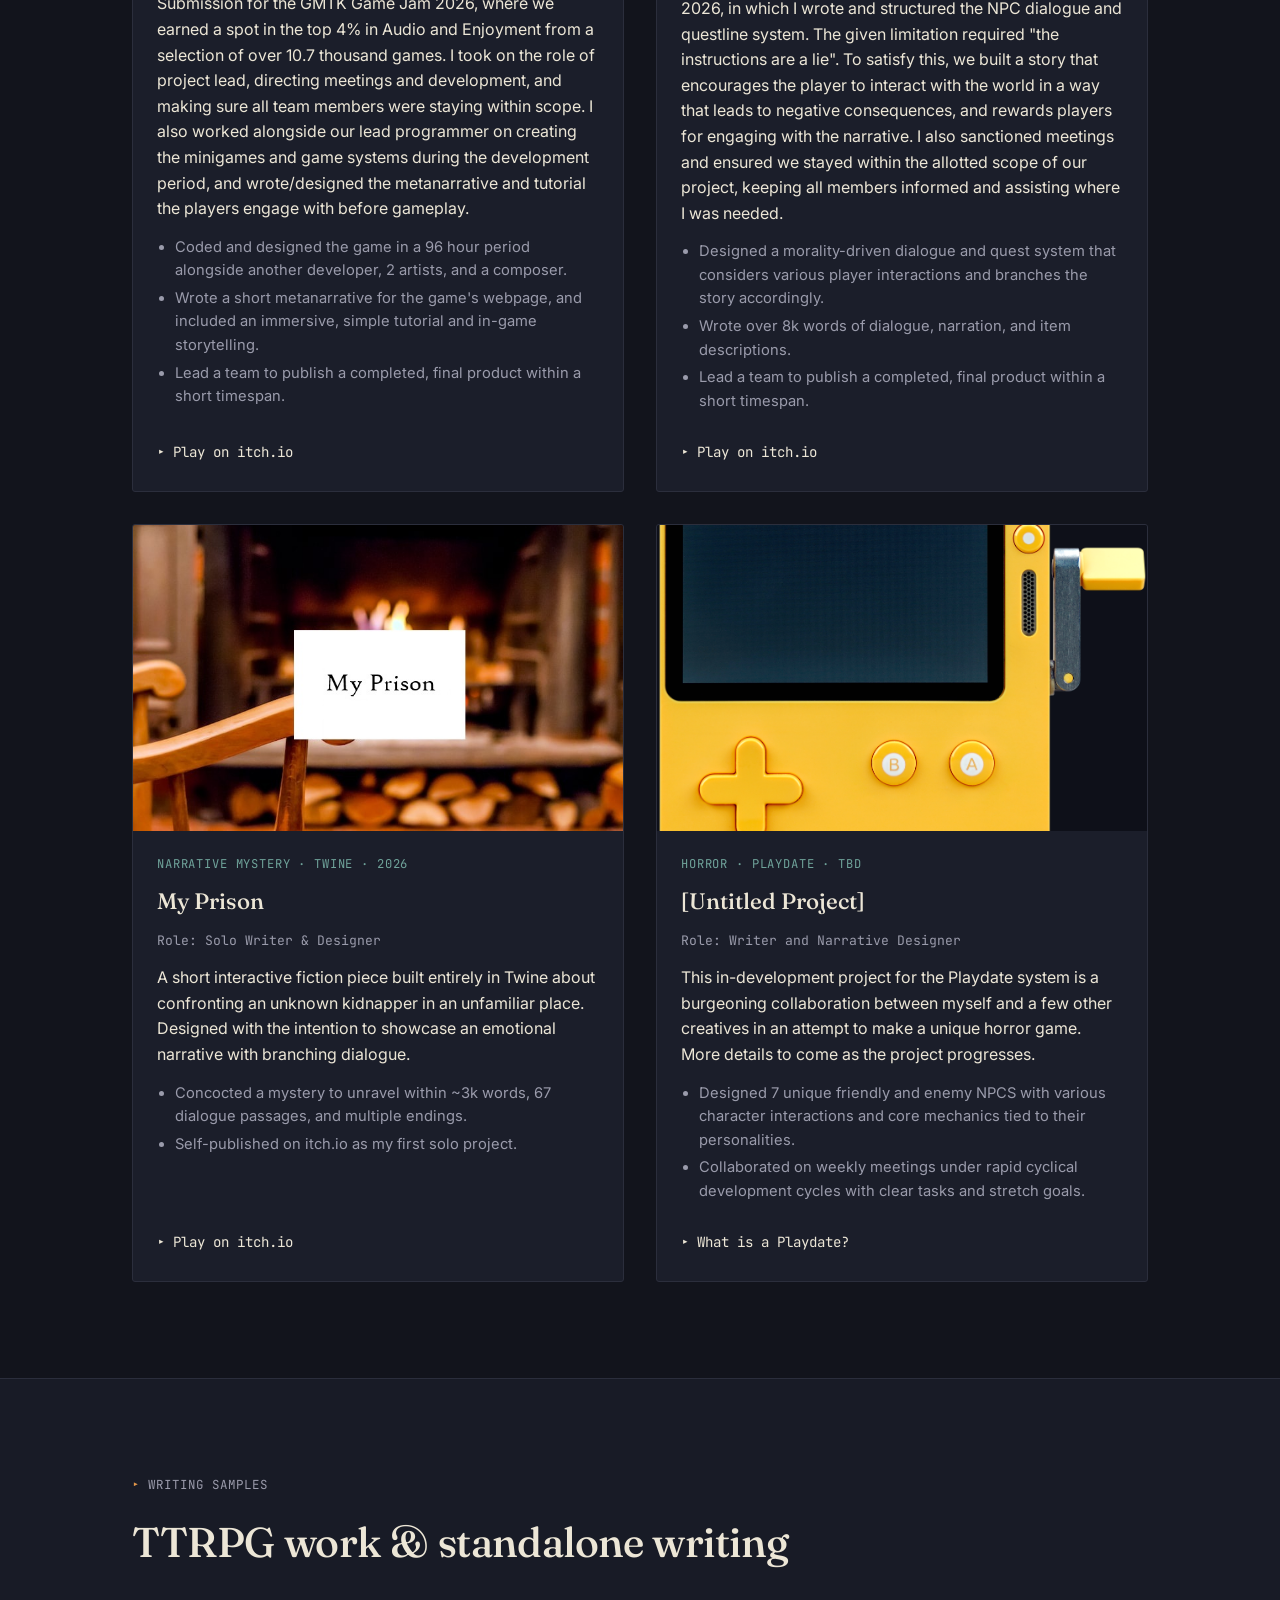
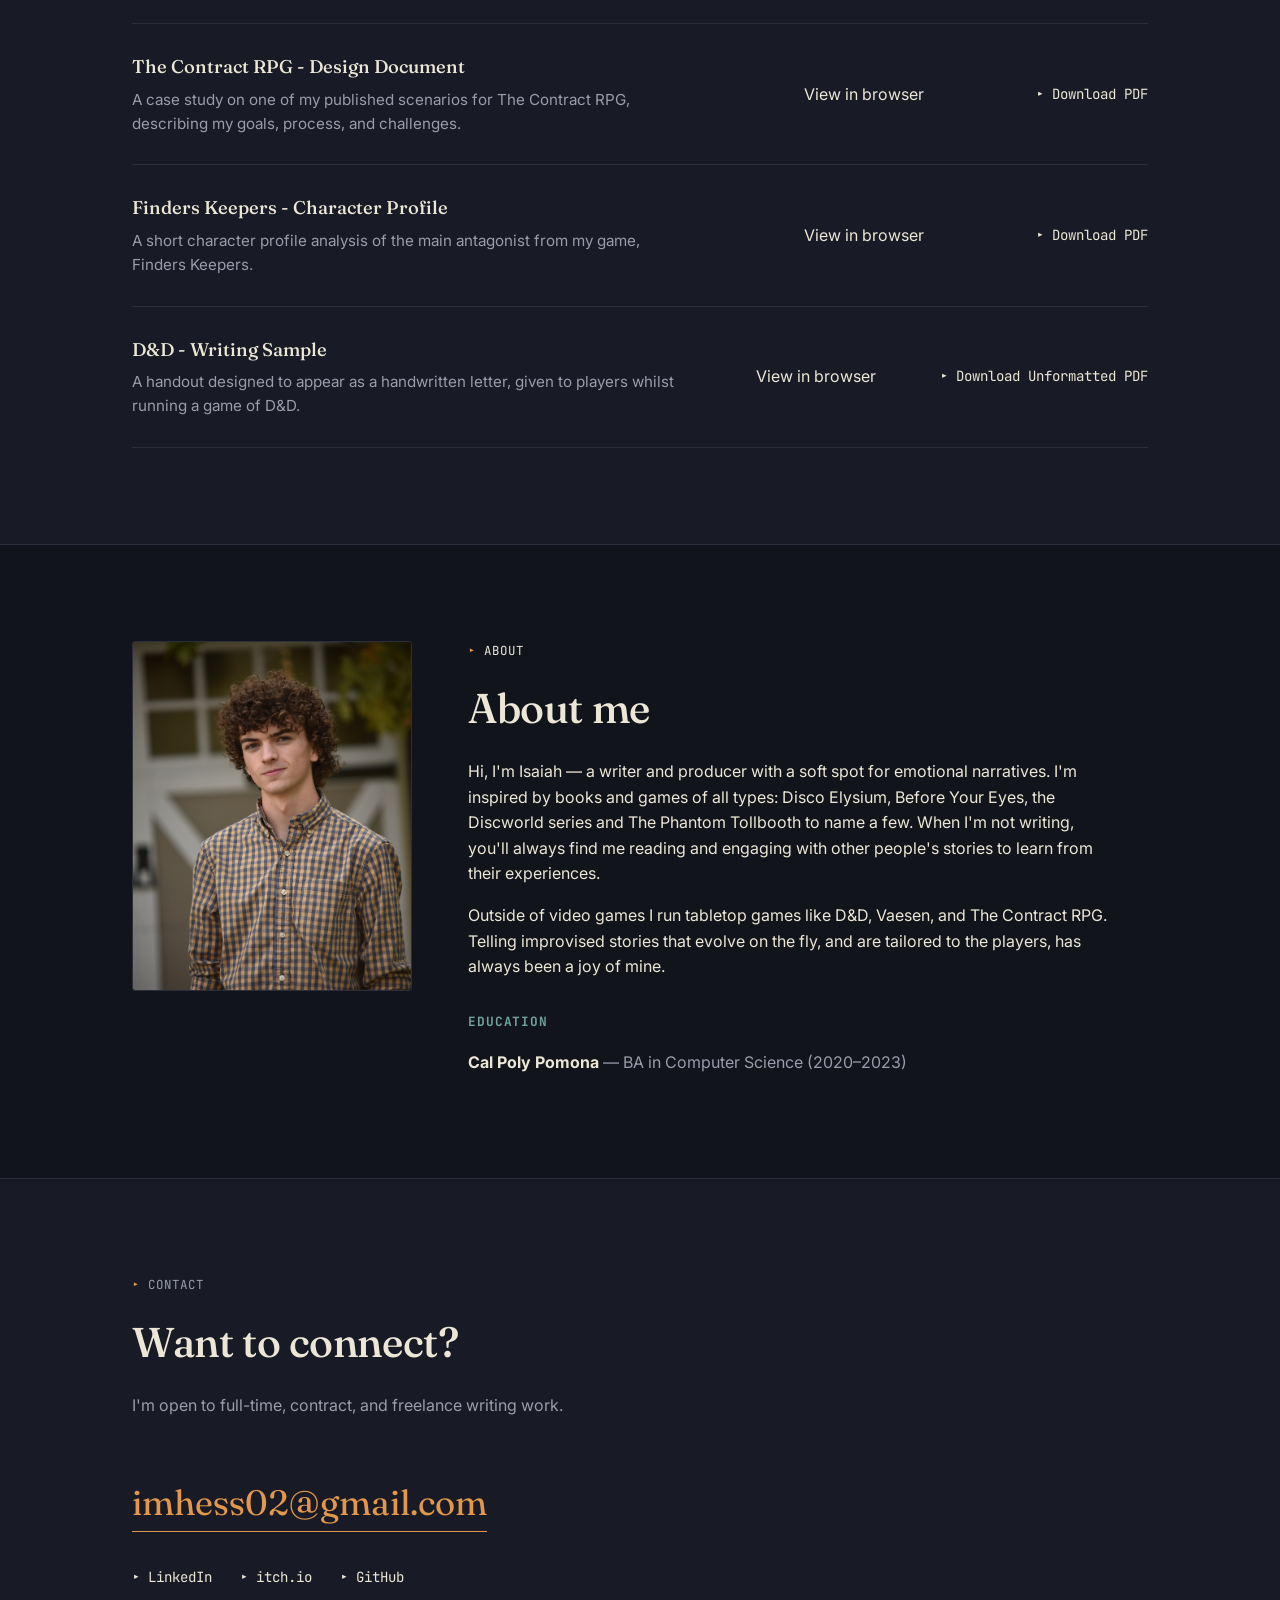
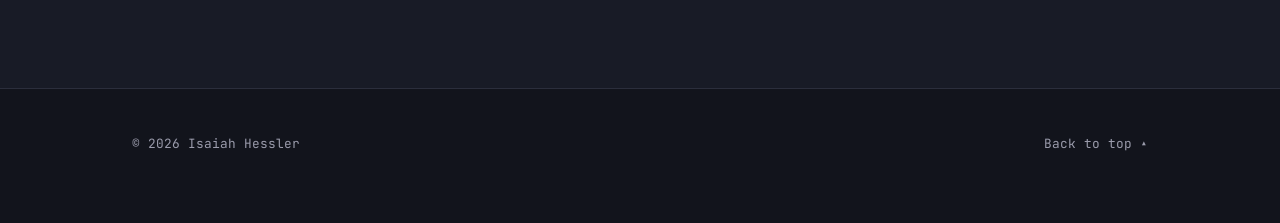
==== commit e94cb1cd: "Update index.html" ====
--- a/index.html
+++ b/index.html
@@ -126,7 +126,7 @@
               during the development period, and wrote/designed the metanarrative and tutorial the players engage with before gameplay.
             </p>
             <ul class="project-highlights">
-              <li>Coded and designed the game in a shhort 96 hour period alongside another developer, 2 artists, and a composer.</li>
+              <li>Coded and designed the game in a 96 hour period alongside another developer, 2 artists, and a composer.</li>
               <li>Wrote a short metanarrative for the game's webpage, and included an immersive, simple tutorial and in-game storytelling.</li>
               <li>Lead a team to publish a completed, final product within a short timespan.</li>
             </ul>
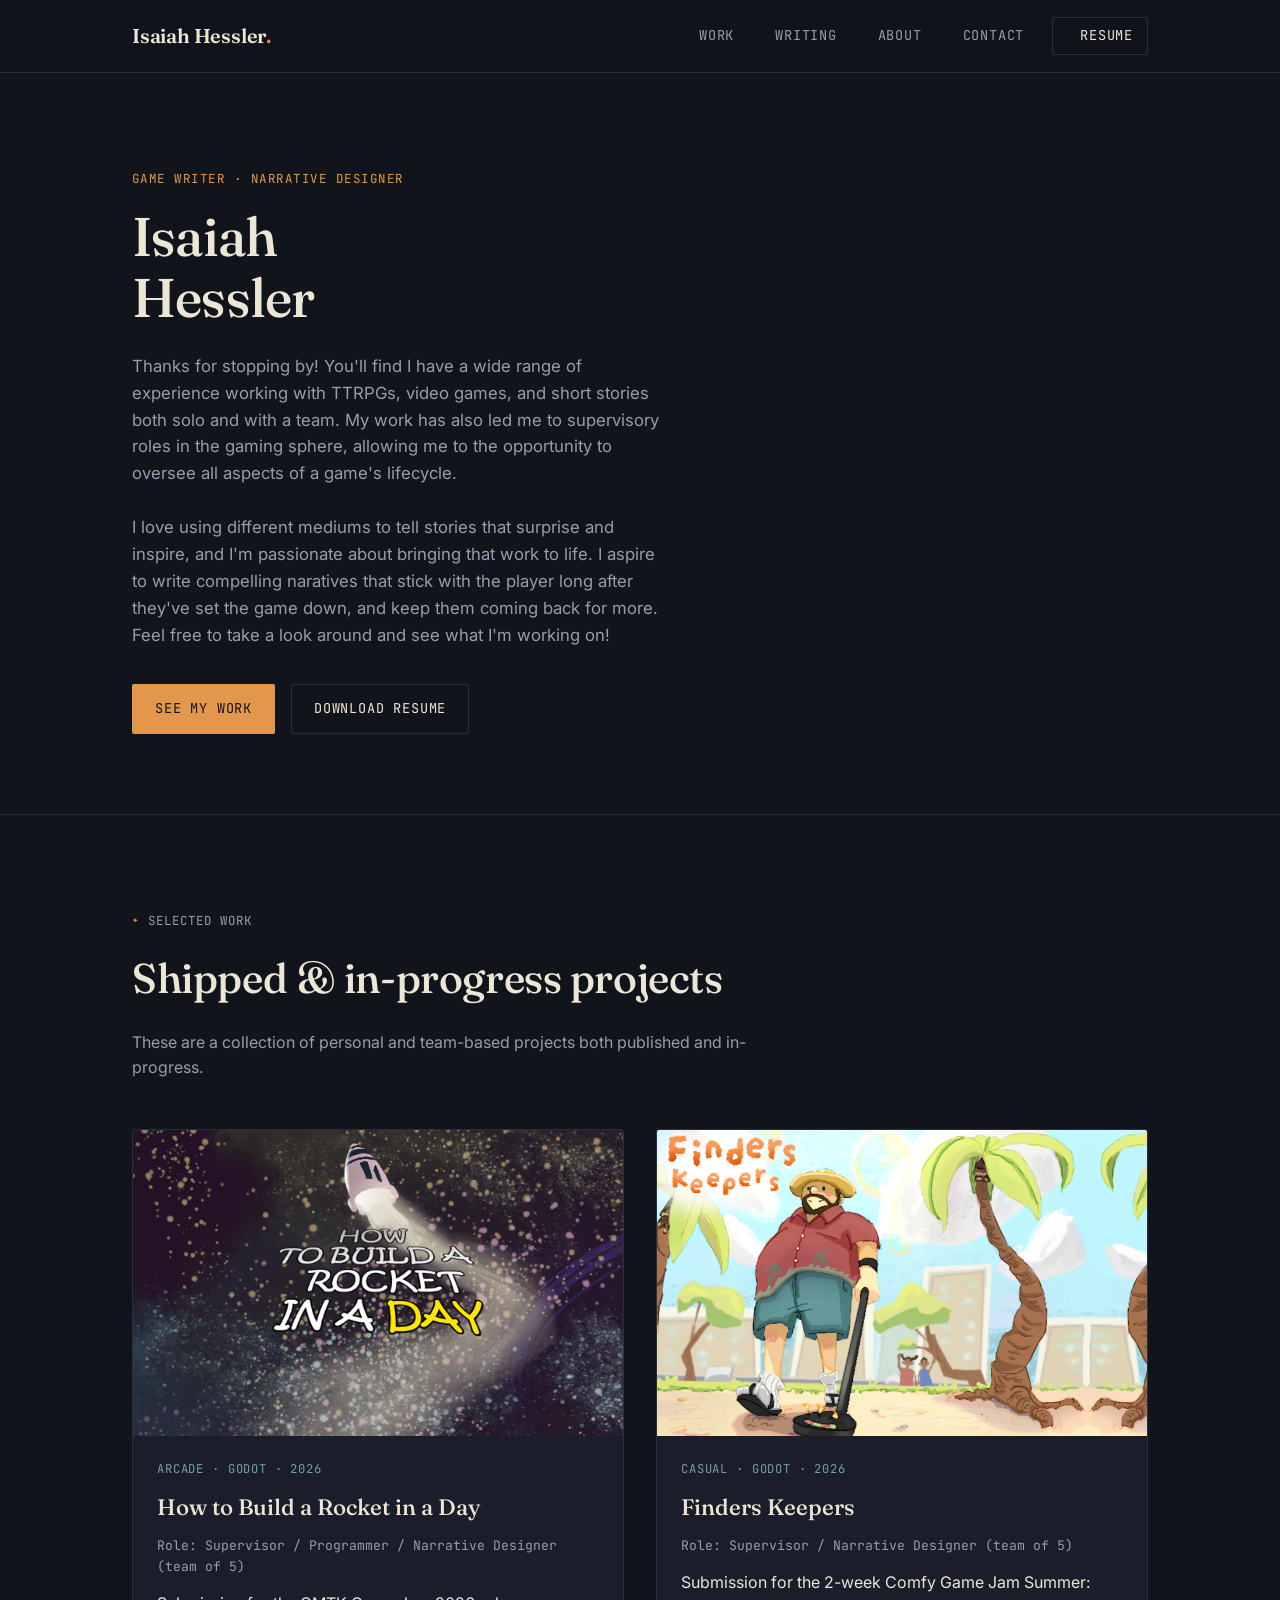
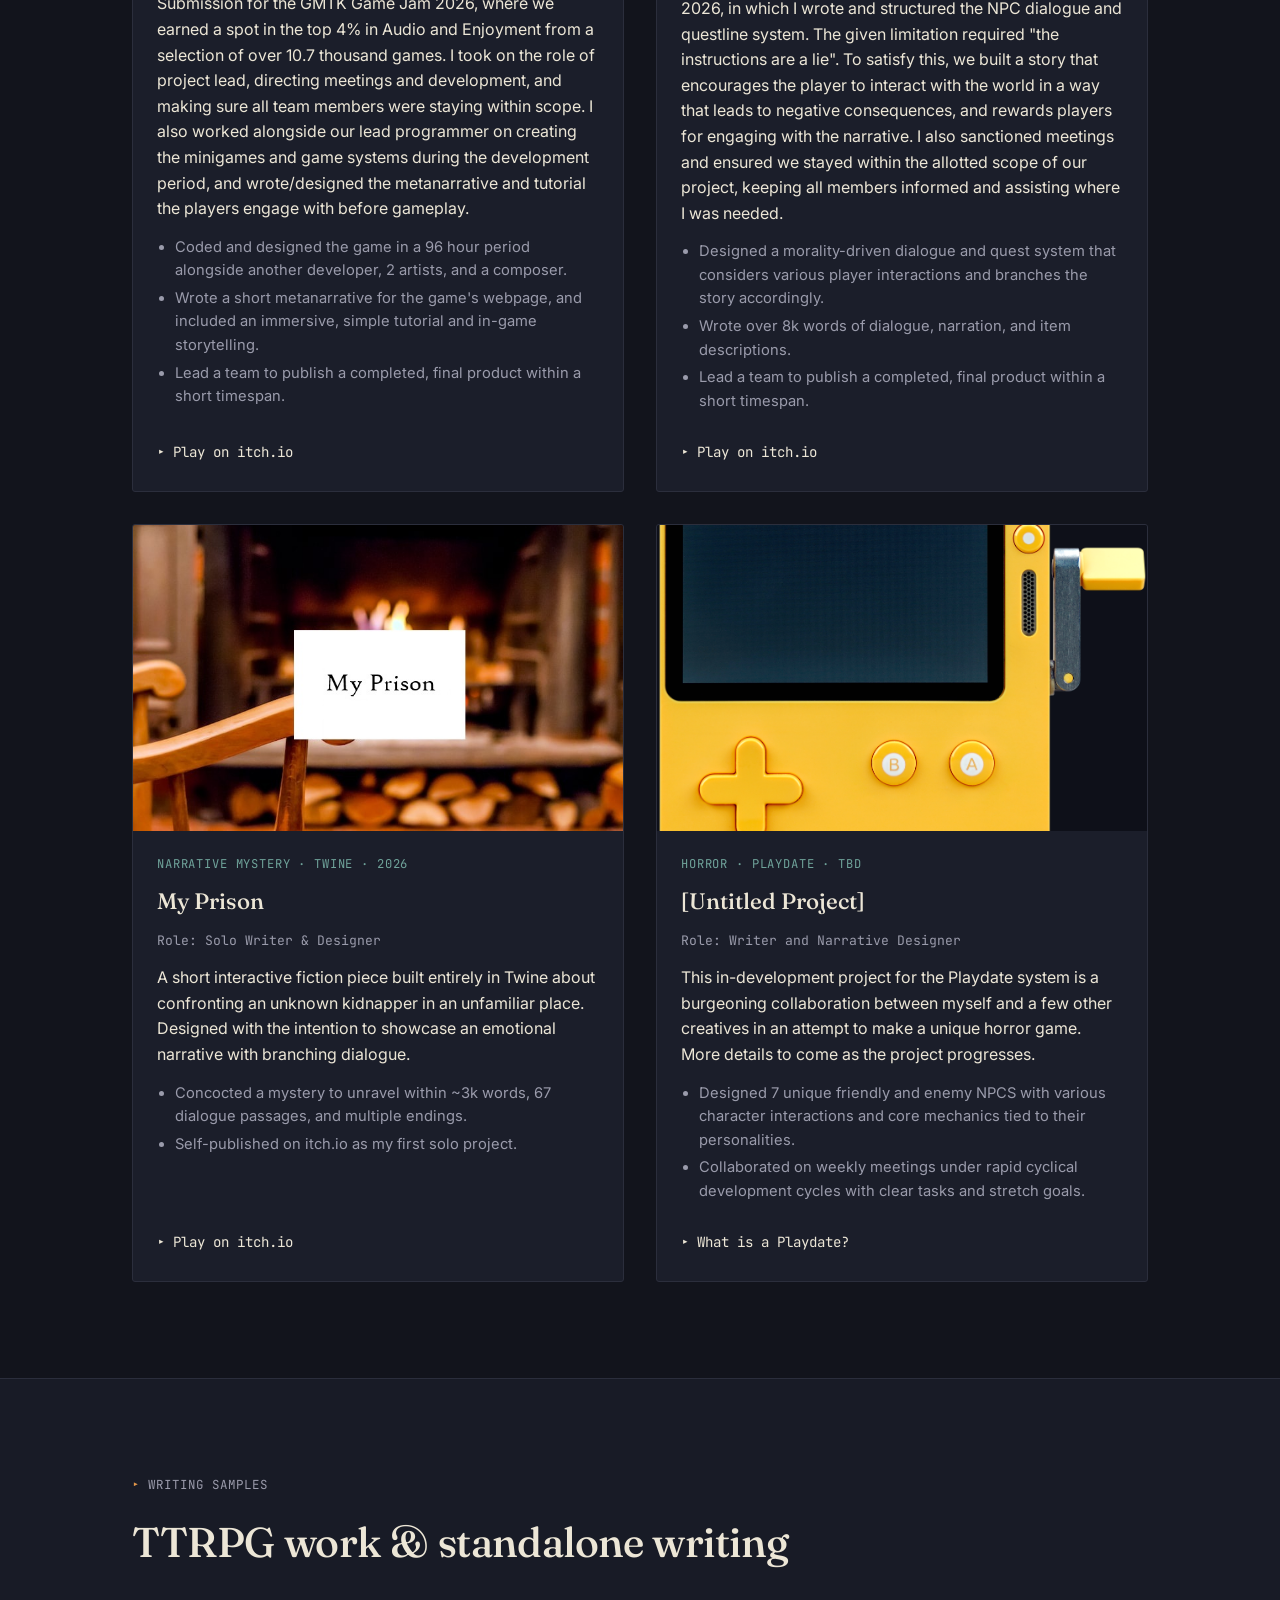
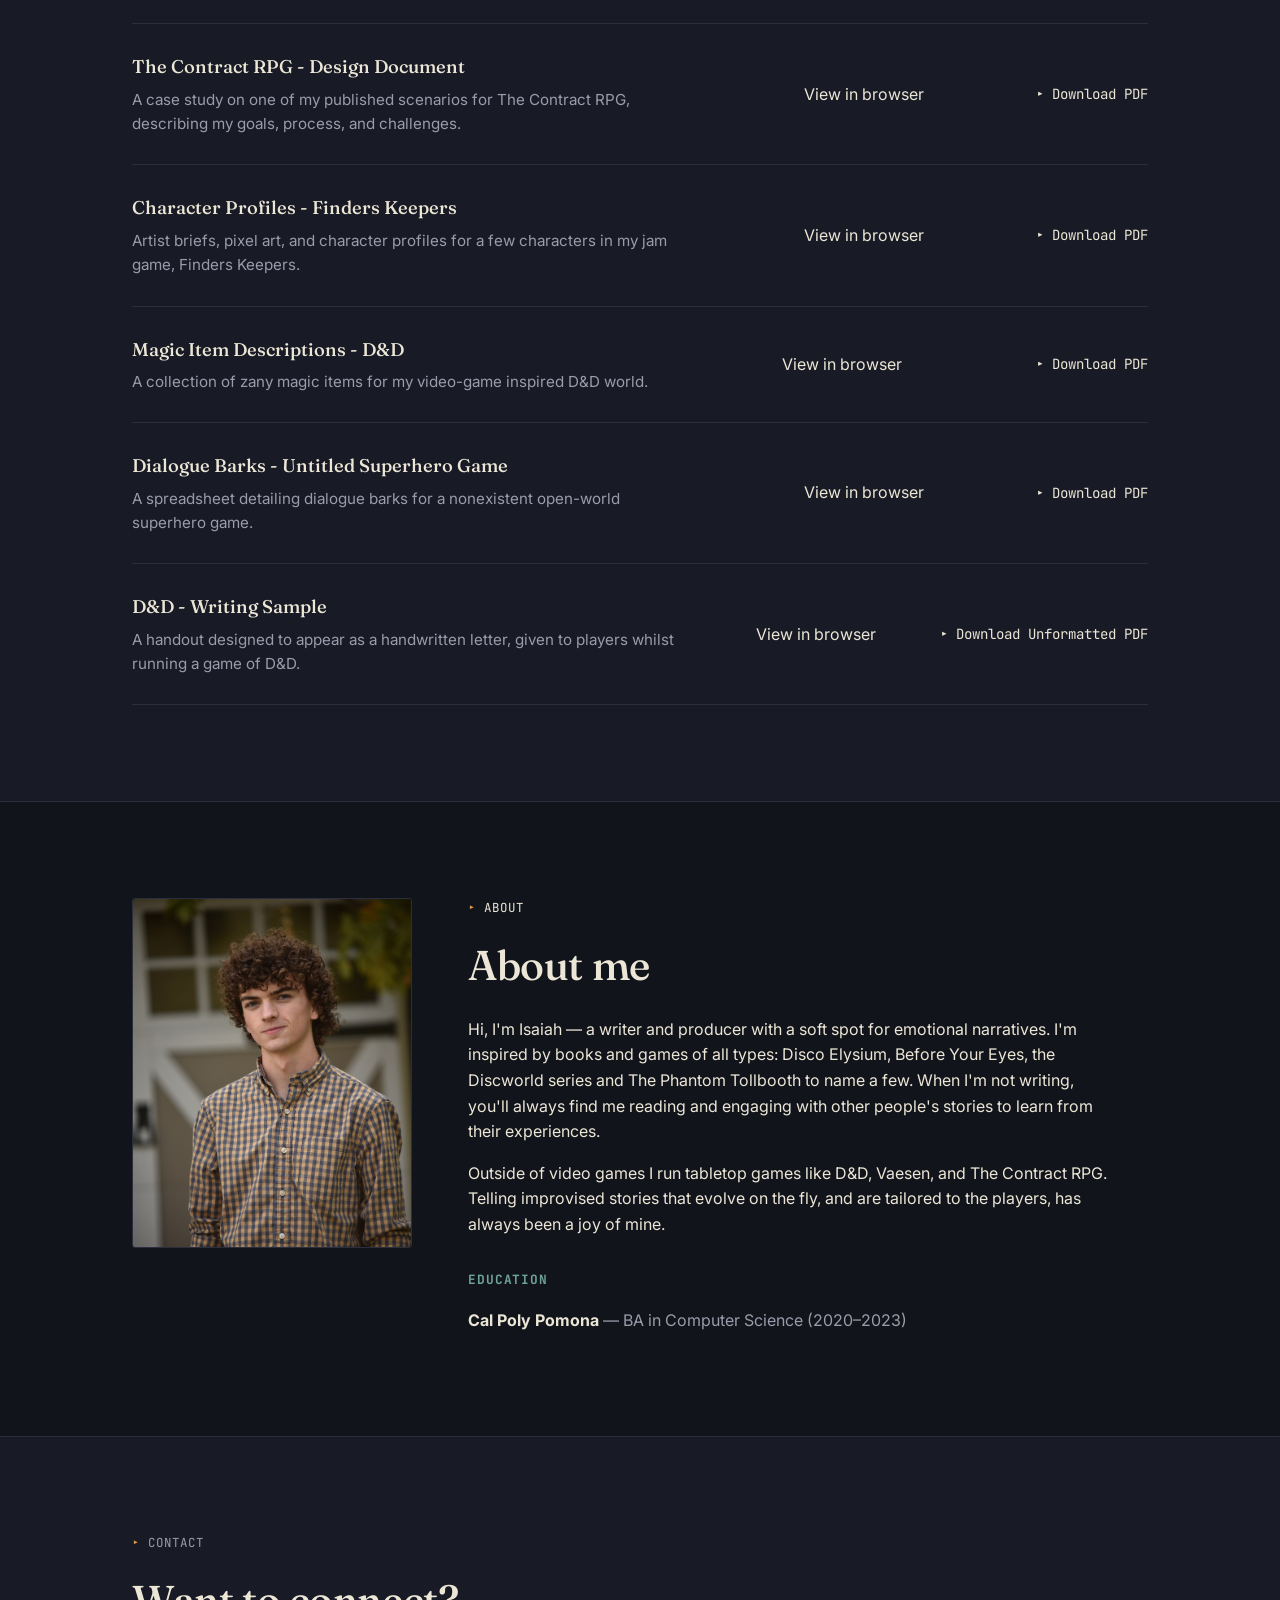
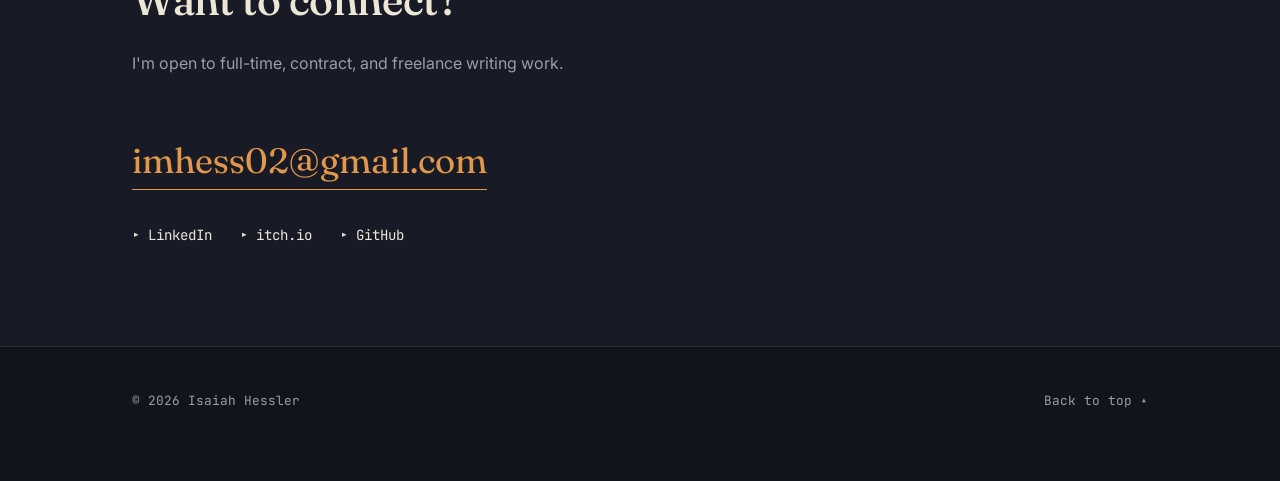
==== commit 77b0aed3: "Update index.html" ====
--- a/index.html
+++ b/index.html
@@ -235,13 +235,31 @@
 
         <li class="writing-item">
           <div class="writing-item-text">
-            <h3>Finders Keepers - Character Profile</h3>
-            <p>A short character profile analysis of the main antagonist from my game, Finders Keepers.</p>
-          </div>
-          <a href="view.html?file=assets/docs/char_profile.pdf&title=Character%20Profile:%20Benjamin%20Sloan">View in browser</a>
+            <h3>Character Profiles - Finders Keepers</h3>
+            <p>Artist briefs, pixel art, and character profiles for a few characters in my jam game, Finders Keepers.</p>
+          </div>
+          <a href="view.html?file=assets/docs/char_profile.pdf&title=Character%20Profiles:%20Finders%20Keepers">View in browser</a>
           <a href="assets/docs/char_profile.pdf" class="link-choice">▸ Download PDF</a>
         </li>
-
+           
+        <li class="writing-item">
+          <div class="writing-item-text">
+            <h3>Magic Item Descriptions - D&D</h3>
+            <p>A collection of zany magic items for my video-game inspired D&D world.</p>
+          </div>
+          <a href="view.html?file=assets/docs/item_desc.pdf&title=Item%20Descriptions">View in browser</a>
+          <a href="assets/docs/item_desc.pdf" class="link-choice">▸ Download PDF</a>
+        </li>
+           
+        <li class="writing-item">
+          <div class="writing-item-text">
+            <h3>Dialogue Barks - Untitled Superhero Game</h3>
+            <p>A spreadsheet detailing dialogue barks for a nonexistent open-world superhero game.</p>
+          </div>
+          <a href="view.html?file=assets/docs/dialogue_barks.pdf&title=Dialogue%20Barks">View in browser</a>
+          <a href="assets/docs/dialogue_barks.pdf" class="link-choice">▸ Download PDF</a>
+        </li>
+           
         <li class="writing-item">
           <div class="writing-item-text">
             <h3>D&D - Writing Sample</h3>
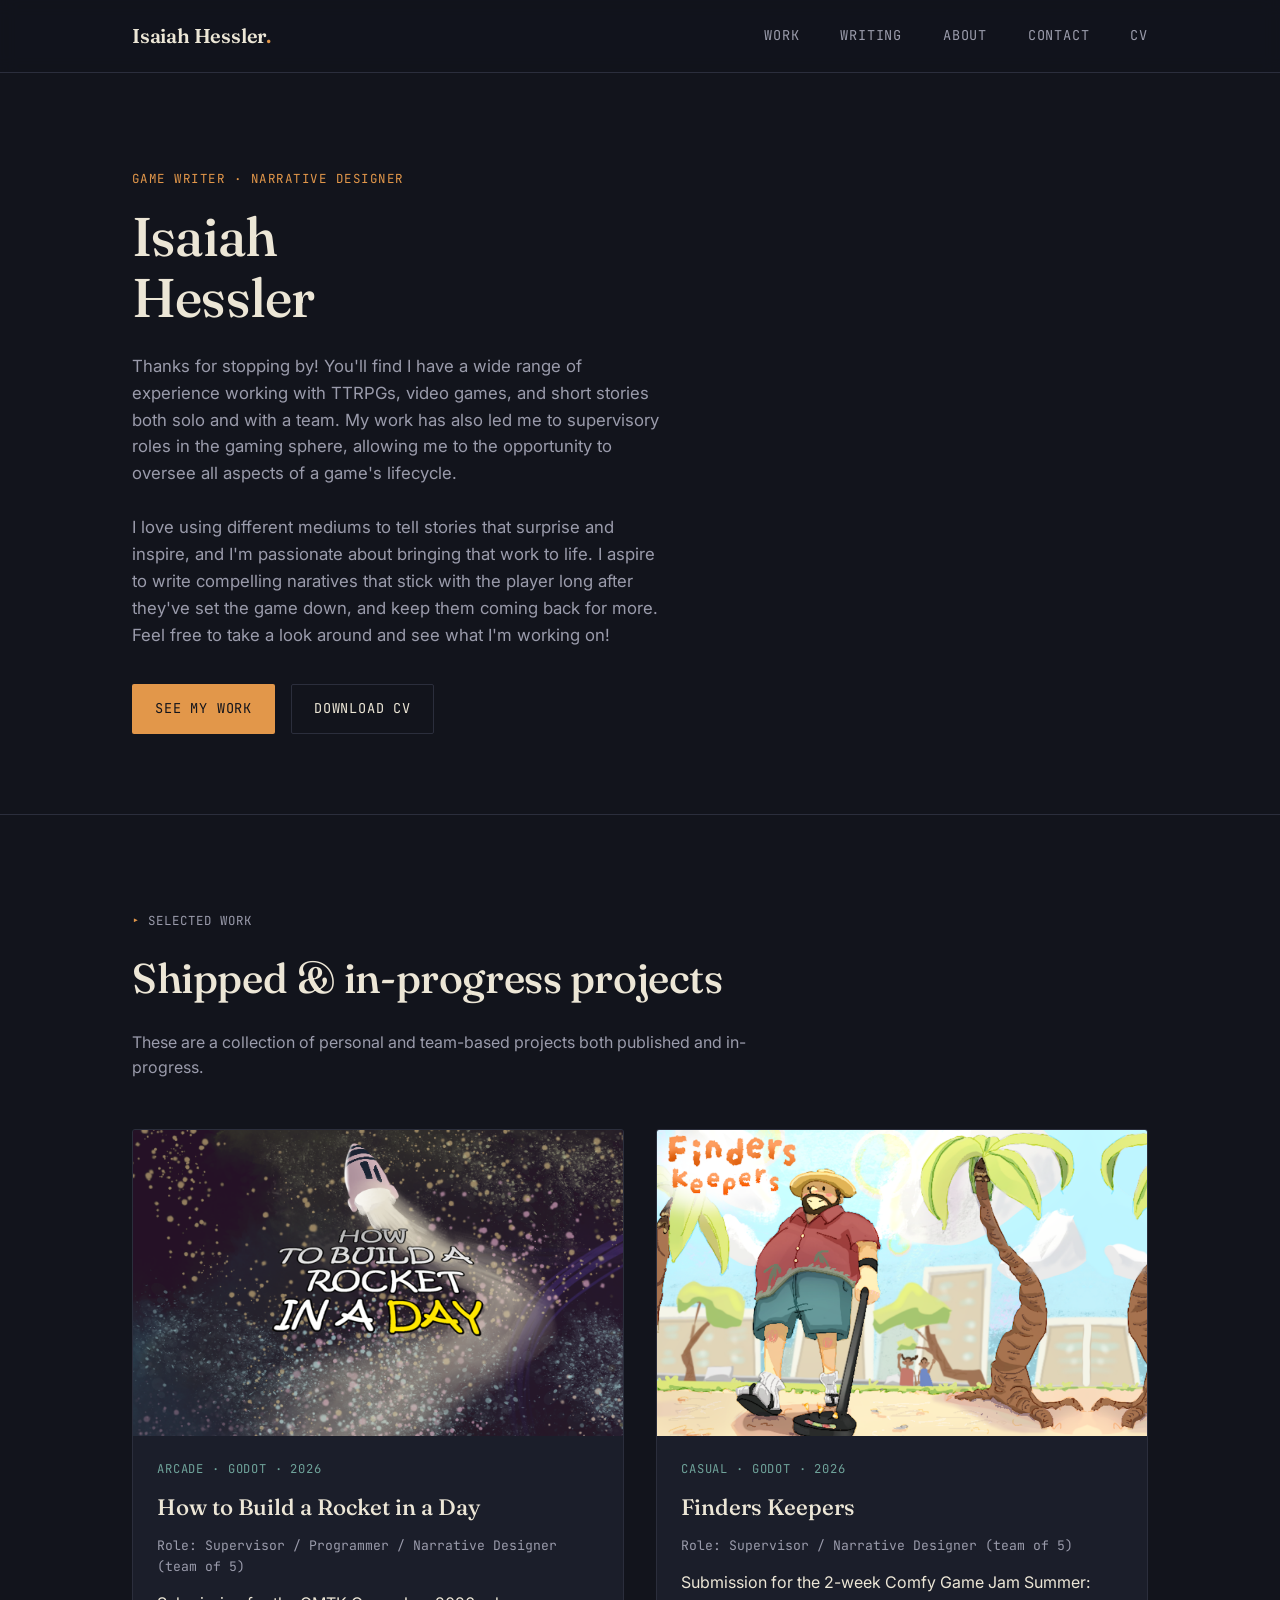
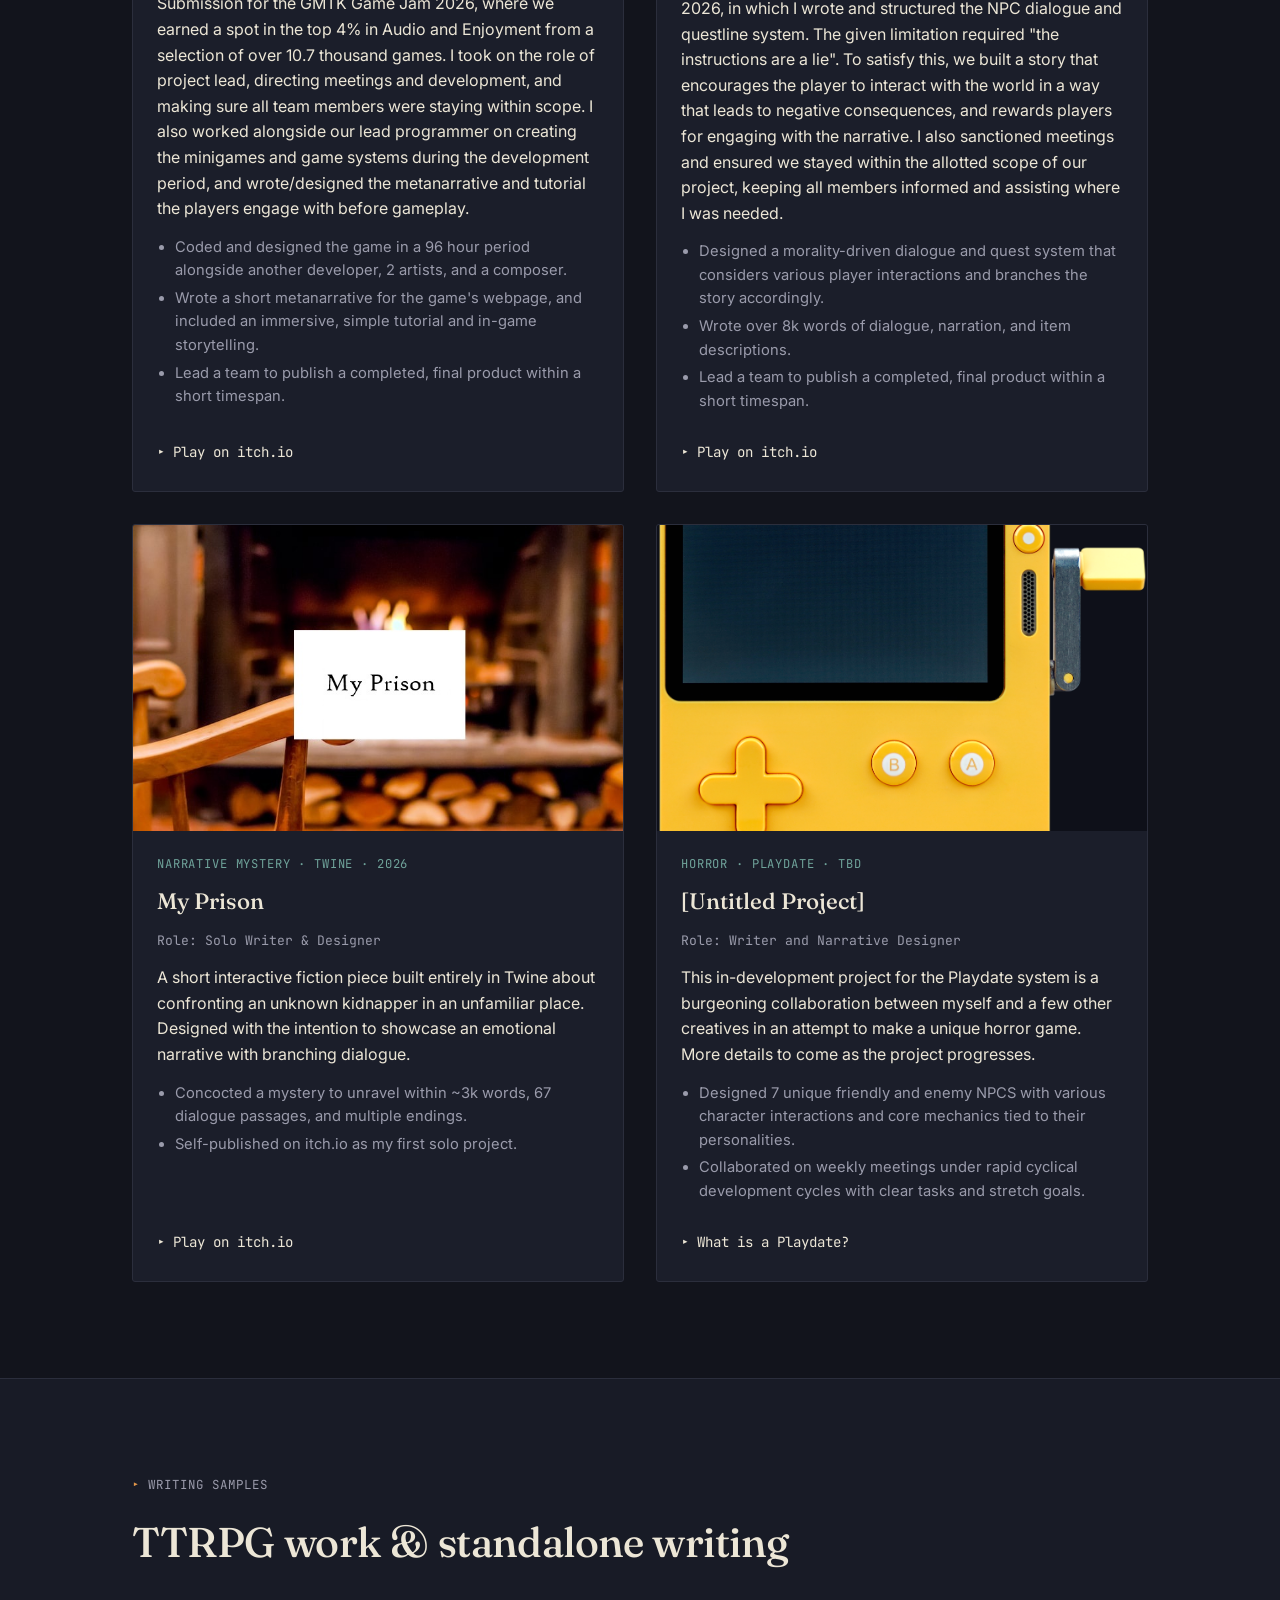
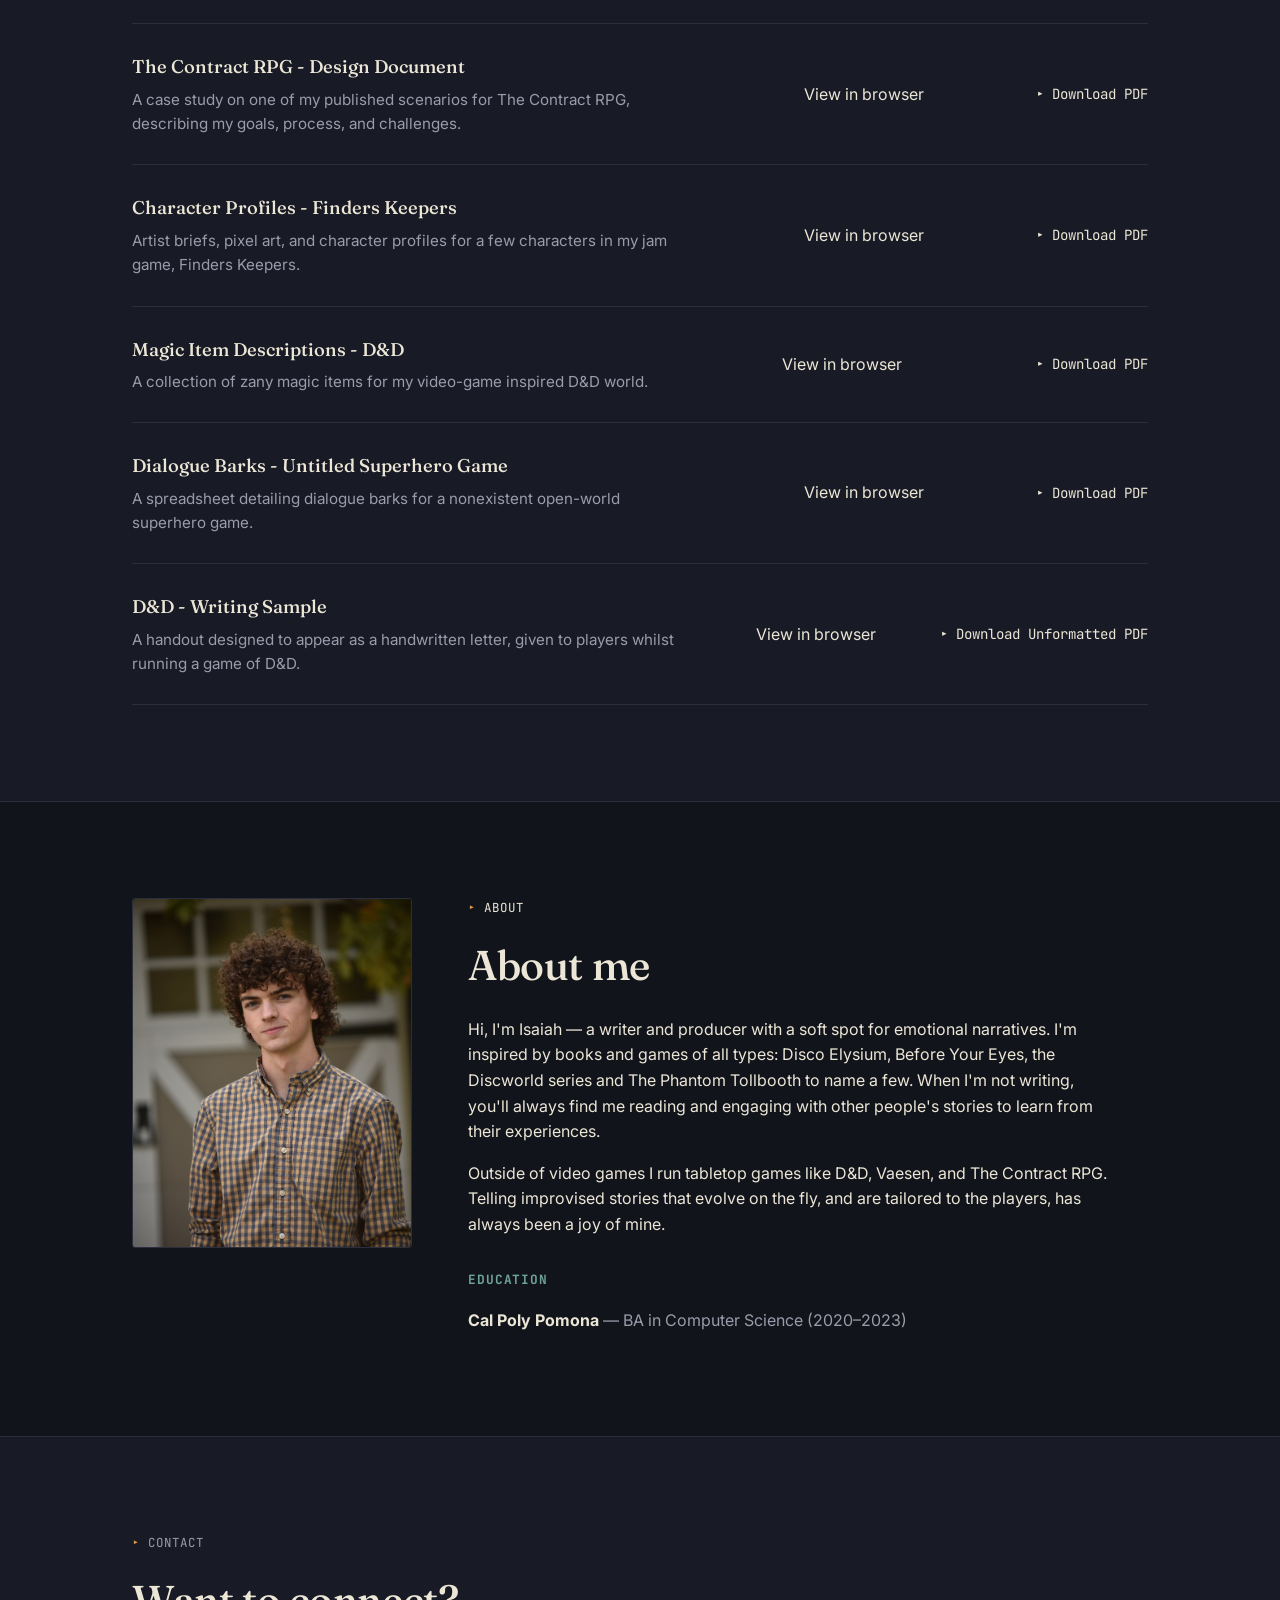
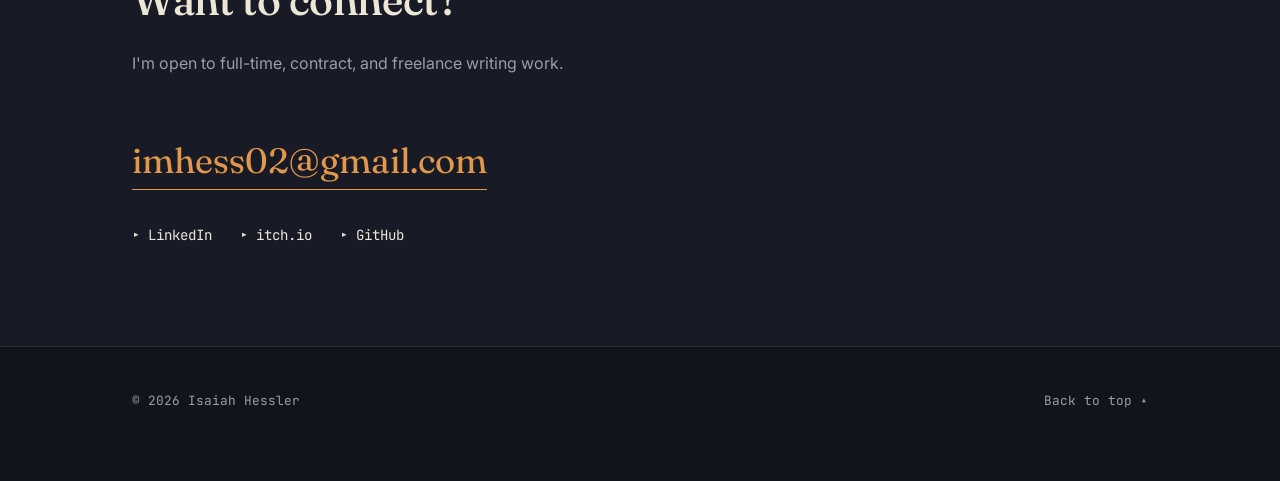
==== commit 8d969596: "Update index.html" ====
--- a/index.html
+++ b/index.html
@@ -36,7 +36,7 @@
       <a href="#writing" class="nav-link"><span class="nav-caret">▸</span>Writing</a>
       <a href="#about" class="nav-link"><span class="nav-caret">▸</span>About</a>
       <a href="#contact" class="nav-link"><span class="nav-caret">▸</span>Contact</a>
-      <a href="assets/docs/resume.pdf" class="nav-link nav-link--resume"><span class="nav-caret">▸</span>resume</a>
+      <a href="assets/docs/cv.pdf" class="nav-link nav-link--cv"><span class="nav-caret">▸</span>cv</a>
     </nav>
   </div>
 </header>
@@ -62,7 +62,7 @@
         </p>
         <div class="hero-actions">
           <a href="#work" class="btn btn--primary">See my work</a>
-          <a href="assets/docs/resume.pdf" class="btn btn--ghost">Download resume</a>
+          <a href="assets/docs/cv.pdf" class="btn btn--ghost">Download CV</a>
         </div>
       </div>
 
